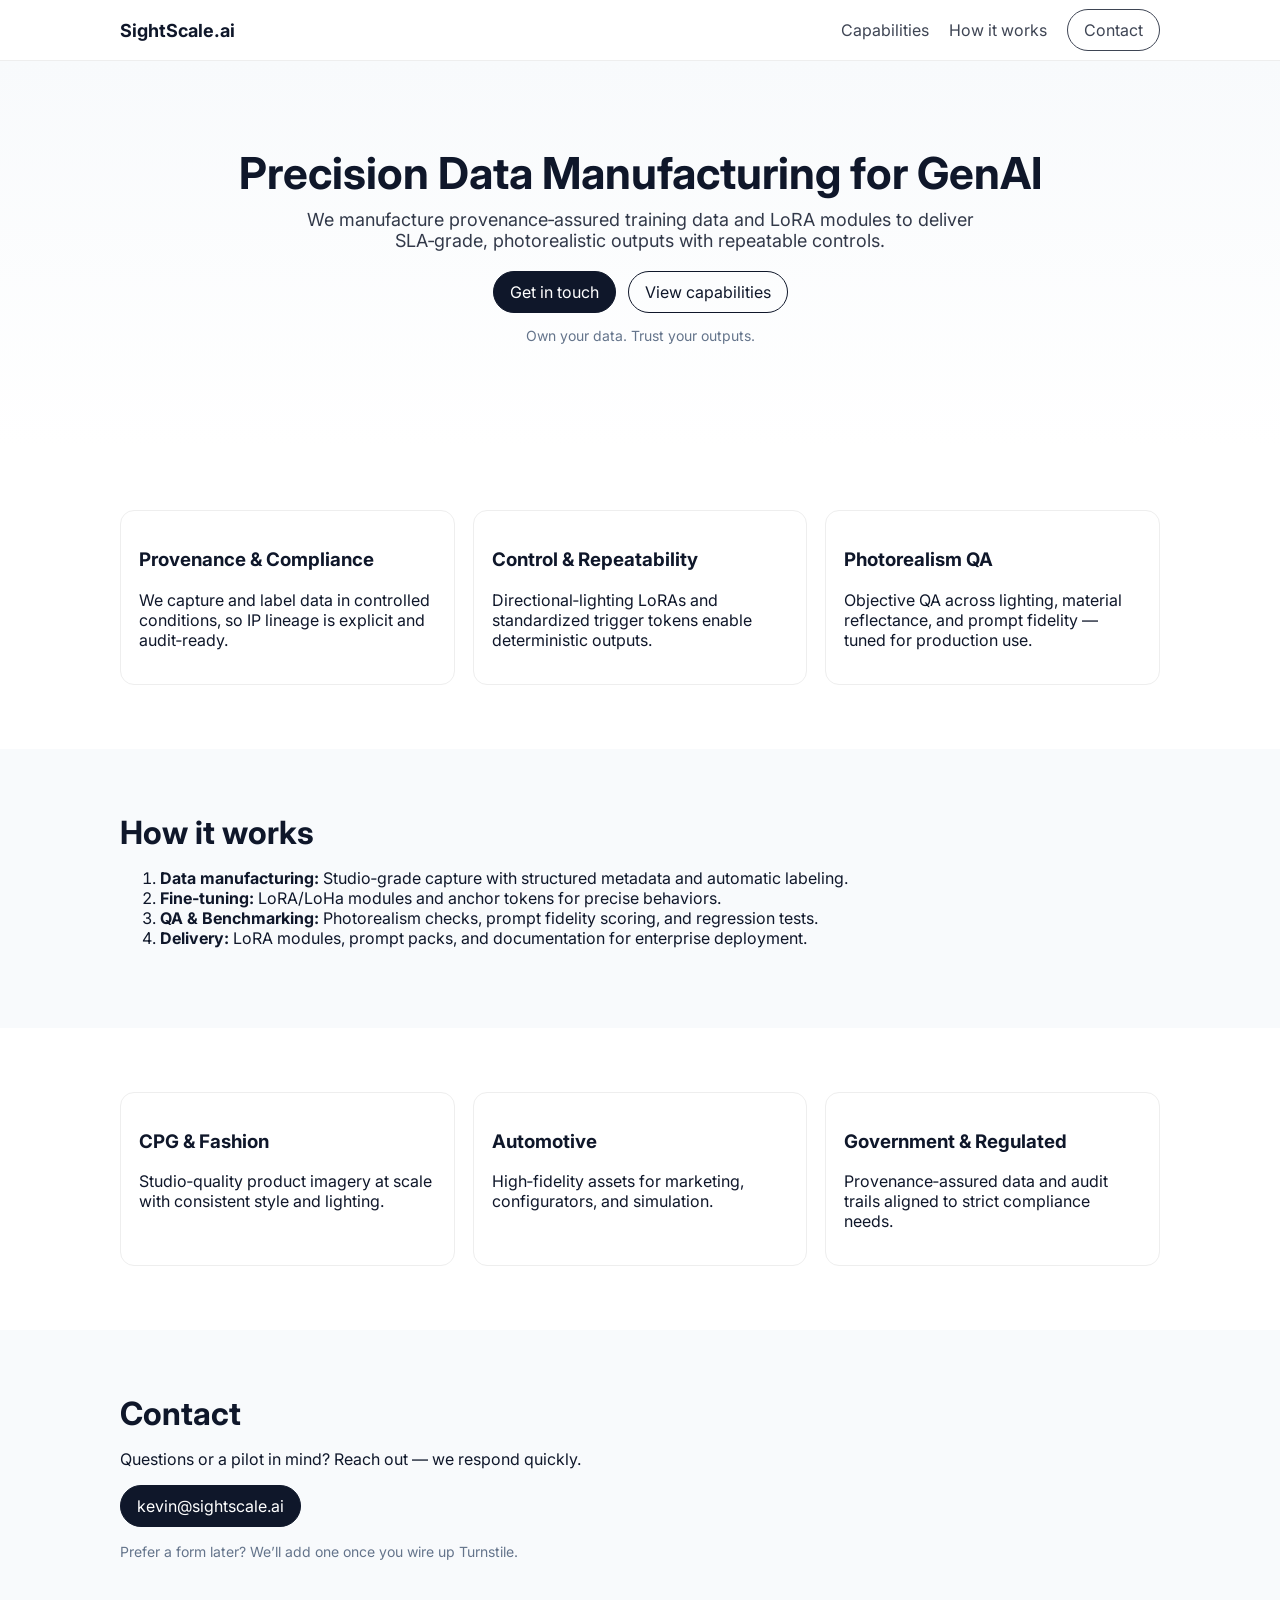
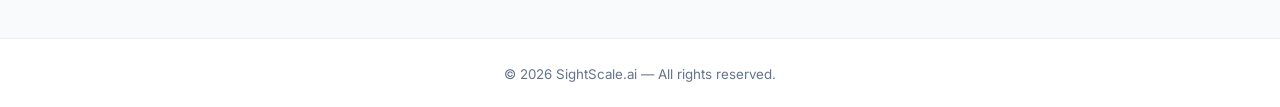
==== index.html @ a486145c "Rename index.v2.html to index.html" ====
<!doctype html>
<html lang="en">
  <head>
    <meta charset="utf-8" />
    <meta name="viewport" content="width=device-width, initial-scale=1" />

    <title>SightScale.ai — Precision Data Manufacturing for GenAI</title>
    <meta name="description" content="We manufacture provenance‑assured training data and LoRA modules to deliver SLA‑grade, photorealistic GenAI outputs with deterministic control for enterprises and government." />
    <link rel="canonical" href="https://www.sightscale.ai/" />
    <meta name="theme-color" content="#0f172a" />
    <meta name="robots" content="index,follow" />

    <!-- Social preview -->
    <meta property="og:site_name" content="SightScale.ai" />
    <meta property="og:title" content="SightScale.ai — Precision Data Manufacturing for GenAI" />
    <meta property="og:description" content="Provenance‑assured training data, LoRA tuning, and photorealism QA to make GenAI outputs trustworthy and repeatable." />
    <meta property="og:type" content="website" />
    <meta property="og:url" content="https://www.sightscale.ai/" />
    <meta property="og:image" content="https://www.sightscale.ai/og.jpg" />
    <meta property="og:image:width" content="1200" />
    <meta property="og:image:height" content="630" />
    <meta name="twitter:card" content="summary_large_image" />
    <meta name="twitter:title" content="SightScale.ai — Precision Data Manufacturing for GenAI" />
    <meta name="twitter:description" content="Provenance‑assured training data and LoRA modules for production‑grade GenAI." />
    <meta name="twitter:image" content="https://www.sightscale.ai/og.jpg" />
    <meta name="twitter:image:alt" content="SightScale.ai — Precision Data Manufacturing for GenAI" />

    <!-- Icons -->
    <link rel="icon" href="/favicon.ico" sizes="any">
    <link rel="apple-touch-icon" href="/apple-touch-icon.png" />

    <!-- Fonts + CSS -->
    <link rel="preconnect" href="https://fonts.googleapis.com" />
    <link rel="preconnect" href="https://fonts.gstatic.com" crossorigin />
    <link href="https://fonts.googleapis.com/css2?family=Inter:wght@400;600;700&display=swap" rel="stylesheet" />
    <link rel="stylesheet" href="styles.css" />
  </head>

  <body>
    <!-- Header / Nav -->
    <header class="site-header">
      <div class="container nav">
        <div class="logo"><a href="/">SightScale.ai</a></div>
        <nav>
          <a href="#capabilities">Capabilities</a>
          <a href="#how">How it works</a>
          <a href="#contact" class="btn">Contact</a>
        </nav>
      </div>
    </header>

    <main>
      <!-- Hero -->
      <section class="hero">
        <div class="container hero-inner">
          <h1>Precision Data Manufacturing for GenAI</h1>
          <p class="lead">
            We manufacture provenance‑assured training data and LoRA modules to deliver
            SLA‑grade, photorealistic outputs with repeatable controls.
          </p>
          <div class="cta">
            <a class="btn btn-primary" href="mailto:kevin@sightscale.ai">Get in touch</a>
            <a class="btn" href="#capabilities">View capabilities</a>
          </div>
          <p class="subtext">Own your data. Trust your outputs.</p>
        </div>
      </section>

      <!-- Capabilities -->
      <section id="capabilities" class="section">
        <div class="container grid-3">
          <div class="card">
            <h3>Provenance & Compliance</h3>
            <p>We capture and label data in controlled conditions, so IP lineage is explicit and audit‑ready.</p>
          </div>
          <div class="card">
            <h3>Control & Repeatability</h3>
            <p>Directional‑lighting LoRAs and standardized trigger tokens enable deterministic outputs.</p>
          </div>
          <div class="card">
            <h3>Photorealism QA</h3>
            <p>Objective QA across lighting, material reflectance, and prompt fidelity — tuned for production use.</p>
          </div>
        </div>
      </section>

      <!-- How it works -->
      <section id="how" class="section alt">
        <div class="container">
          <h2>How it works</h2>
          <ol>
            <li><strong>Data manufacturing:</strong> Studio‑grade capture with structured metadata and automatic labeling.</li>
            <li><strong>Fine‑tuning:</strong> LoRA/LoHa modules and anchor tokens for precise behaviors.</li>
            <li><strong>QA & Benchmarking:</strong> Photorealism checks, prompt fidelity scoring, and regression tests.</li>
            <li><strong>Delivery:</strong> LoRA modules, prompt packs, and documentation for enterprise deployment.</li>
          </ol>
        </div>
      </section>

      <!-- Sectors -->
      <section class="section">
        <div class="container grid-3">
          <div class="card">
            <h3>CPG & Fashion</h3>
            <p>Studio‑quality product imagery at scale with consistent style and lighting.</p>
          </div>
          <div class="card">
            <h3>Automotive</h3>
            <p>High‑fidelity assets for marketing, configurators, and simulation.</p>
          </div>
          <div class="card">
            <h3>Government & Regulated</h3>
            <p>Provenance‑assured data and audit trails aligned to strict compliance needs.</p>
          </div>
        </div>
      </section>

      <!-- Contact -->
      <section id="contact" class="section alt">
        <div class="container">
          <h2>Contact</h2>
          <p>Questions or a pilot in mind? Reach out — we respond quickly.</p>
          <p><a class="btn btn-primary" href="mailto:kevin@sightscale.ai">kevin@sightscale.ai</a></p>
          <p class="subtext">Prefer a form later? We’ll add one once you wire up Turnstile.</p>
        </div>
      </section>
    </main>

    <!-- Footer -->
    <footer class="site-footer">
      <div class="container">
        <small>© <span id="y"></span> SightScale.ai — All rights reserved.</small>
      </div>
    </footer>

    <script>
      document.getElementById('y').textContent = new Date().getFullYear();
    </script>
  </body>
</html>
---- styles.css ----
/* Minimal, clean styles */
:root{
  --bg:#0b0c10;
  --fg:#111317;
  --text:#10121a;
  --ink:#111;
  --muted:#5b616e;
  --brand:#111827;
  --accent:#111;
}
*{box-sizing:border-box}
html,body{margin:0;padding:0;font-family:Inter,system-ui,-apple-system,Segoe UI,Roboto,Ubuntu,Cantarell,'Helvetica Neue',Arial,'Noto Sans','Apple Color Emoji','Segoe UI Emoji','Segoe UI Symbol','Noto Color Emoji';color:#0f172a;background:#fff}
a{color:#0f172a;text-decoration:none}
.container{max-width:1080px;margin:0 auto;padding:0 20px}
.site-header{position:sticky;top:0;background:#fff;border-bottom:1px solid #eee}
.nav{display:flex;align-items:center;justify-content:space-between;height:60px}
.nav nav a{margin-left:16px;opacity:.8}
.nav nav a:hover{opacity:1}
.logo a{font-weight:700;font-size:18px}
.hero{padding:88px 0;background:linear-gradient(180deg, #f8fafc 0%, #ffffff 100%)}
.hero-inner{text-align:center}
.hero h1{font-size:44px;line-height:1.1;margin:0 0 12px}
.lead{font-size:18px;opacity:.85;margin:0 auto 20px;max-width:720px}
.cta{display:flex;gap:12px;justify-content:center;margin:20px 0 8px}
.btn{display:inline-block;padding:10px 16px;border:1px solid #0f172a;border-radius:999px}
.btn-primary{background:#0f172a;color:#fff}
.subtext{font-size:14px;color:#64748b}
.section{padding:64px 0}
.section.alt{background:#f8fafc}
.grid-3{display:grid;grid-template-columns:repeat(3,1fr);gap:18px}
.card{background:#fff;border:1px solid #eee;border-radius:14px;padding:18px}
h2{font-size:32px;margin:0 0 12px}
@media(max-width:800px){
  .grid-3{grid-template-columns:1fr}
  .hero h1{font-size:34px}
}
.site-footer{border-top:1px solid #eee;padding:24px 0;text-align:center;color:#64748b}
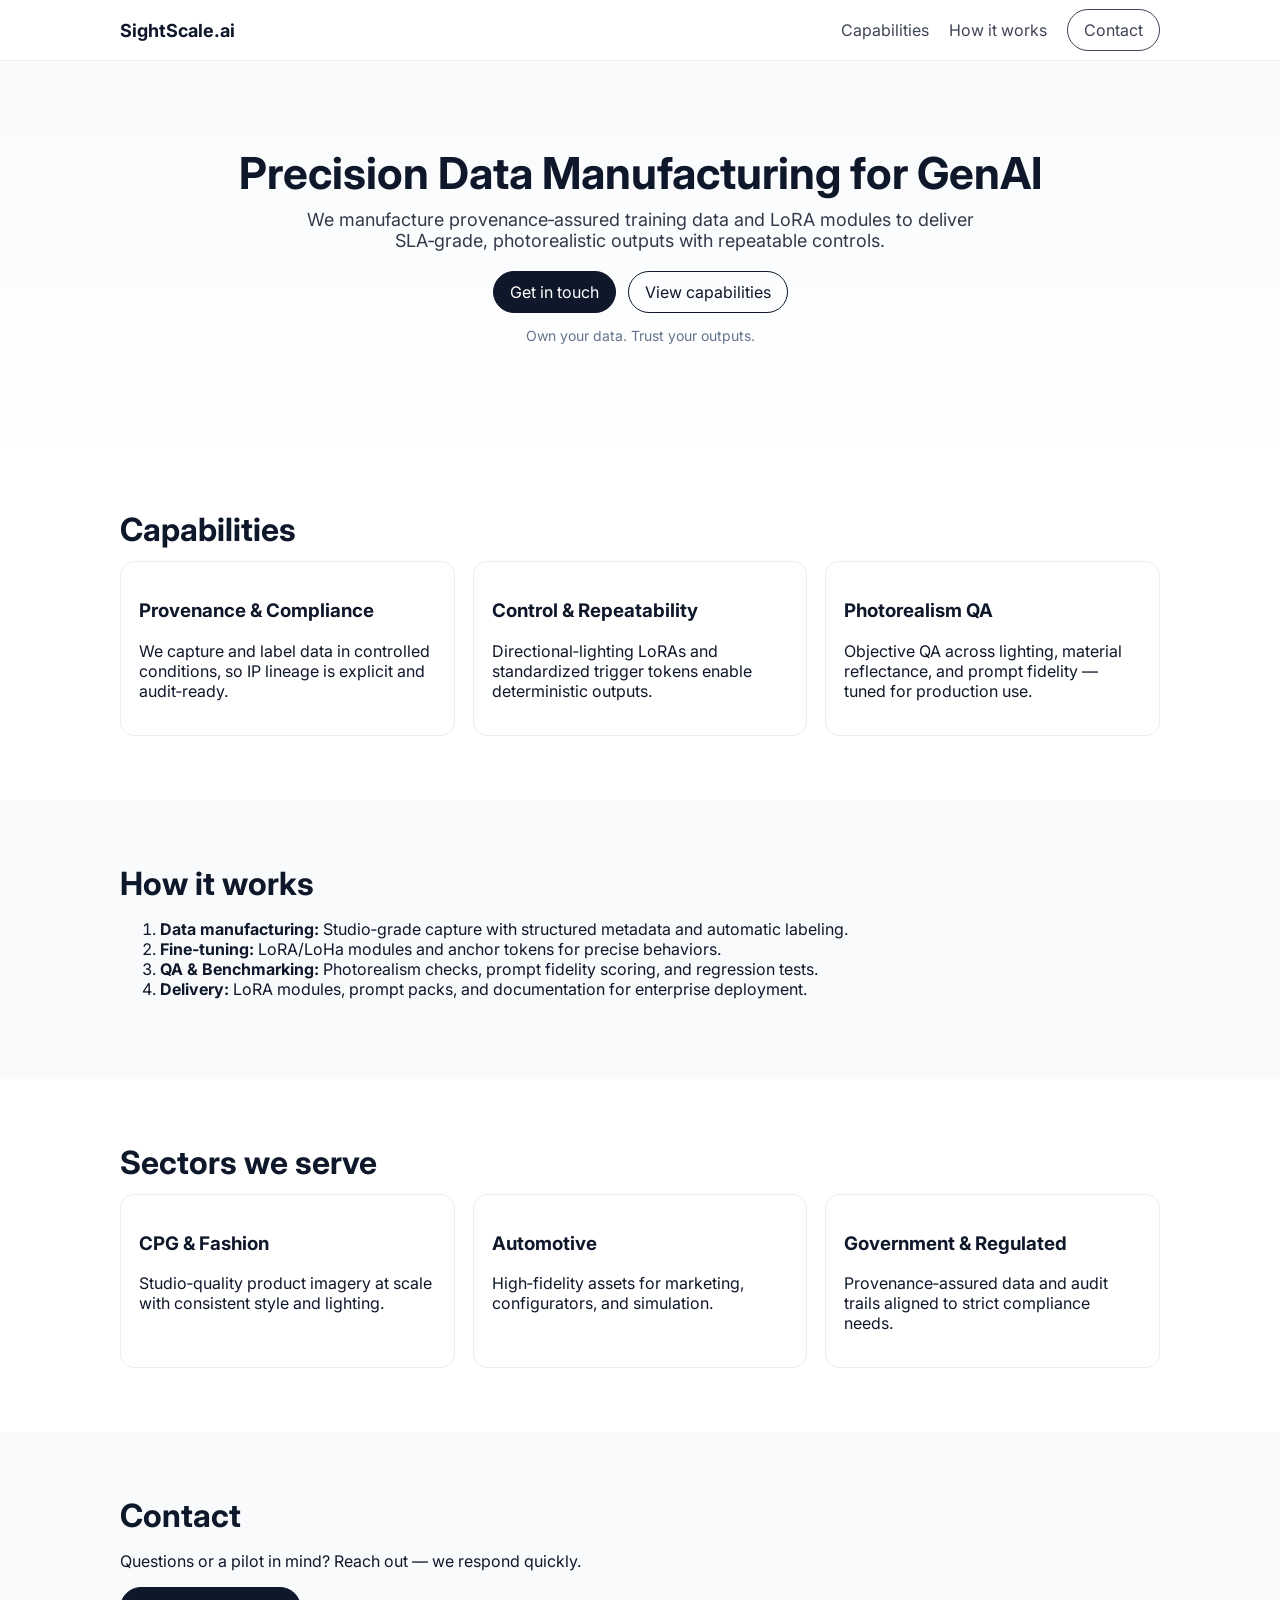
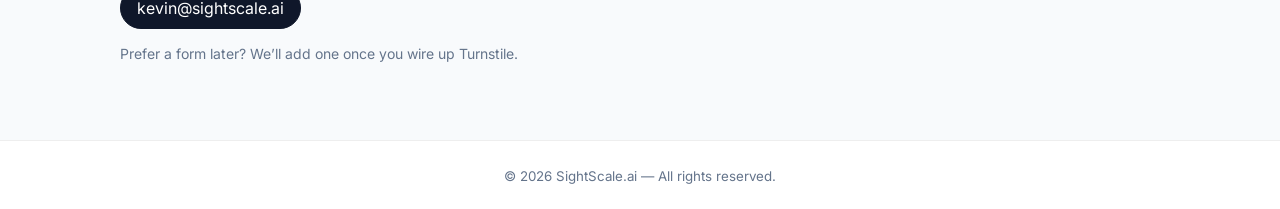
==== commit 4e8a6c12: "Rename index.new.html to index.html" ====
--- a/index.html
+++ b/index.html
@@ -34,6 +34,17 @@
     <link rel="preconnect" href="https://fonts.gstatic.com" crossorigin />
     <link href="https://fonts.googleapis.com/css2?family=Inter:wght@400;600;700&display=swap" rel="stylesheet" />
     <link rel="stylesheet" href="styles.css" />
+
+    <!-- Structured data -->
+    <script type="application/ld+json">
+    {
+      "@context": "https://schema.org",
+      "@type": "Organization",
+      "name": "SightScale.ai",
+      "url": "https://www.sightscale.ai/",
+      "logo": "https://www.sightscale.ai/og.jpg"
+    }
+    </script>
   </head>
 
   <body>
@@ -41,7 +52,7 @@
     <header class="site-header">
       <div class="container nav">
         <div class="logo"><a href="/">SightScale.ai</a></div>
-        <nav>
+        <nav aria-label="Primary">
           <a href="#capabilities">Capabilities</a>
           <a href="#how">How it works</a>
           <a href="#contact" class="btn">Contact</a>
@@ -49,11 +60,11 @@
       </div>
     </header>
 
-    <main>
+    <main id="main">
       <!-- Hero -->
-      <section class="hero">
+      <section class="hero" aria-labelledby="hero-title">
         <div class="container hero-inner">
-          <h1>Precision Data Manufacturing for GenAI</h1>
+          <h1 id="hero-title">Precision Data Manufacturing for GenAI</h1>
           <p class="lead">
             We manufacture provenance‑assured training data and LoRA modules to deliver
             SLA‑grade, photorealistic outputs with repeatable controls.
@@ -67,27 +78,30 @@
       </section>
 
       <!-- Capabilities -->
-      <section id="capabilities" class="section">
-        <div class="container grid-3">
-          <div class="card">
-            <h3>Provenance & Compliance</h3>
-            <p>We capture and label data in controlled conditions, so IP lineage is explicit and audit‑ready.</p>
-          </div>
-          <div class="card">
-            <h3>Control & Repeatability</h3>
-            <p>Directional‑lighting LoRAs and standardized trigger tokens enable deterministic outputs.</p>
-          </div>
-          <div class="card">
-            <h3>Photorealism QA</h3>
-            <p>Objective QA across lighting, material reflectance, and prompt fidelity — tuned for production use.</p>
+      <section id="capabilities" class="section" aria-labelledby="capabilities-title">
+        <div class="container">
+          <h2 id="capabilities-title">Capabilities</h2>
+          <div class="grid-3">
+            <div class="card">
+              <h3>Provenance & Compliance</h3>
+              <p>We capture and label data in controlled conditions, so IP lineage is explicit and audit‑ready.</p>
+            </div>
+            <div class="card">
+              <h3>Control & Repeatability</h3>
+              <p>Directional‑lighting LoRAs and standardized trigger tokens enable deterministic outputs.</p>
+            </div>
+            <div class="card">
+              <h3>Photorealism QA</h3>
+              <p>Objective QA across lighting, material reflectance, and prompt fidelity — tuned for production use.</p>
+            </div>
           </div>
         </div>
       </section>
 
       <!-- How it works -->
-      <section id="how" class="section alt">
+      <section id="how" class="section alt" aria-labelledby="how-title">
         <div class="container">
-          <h2>How it works</h2>
+          <h2 id="how-title">How it works</h2>
           <ol>
             <li><strong>Data manufacturing:</strong> Studio‑grade capture with structured metadata and automatic labeling.</li>
             <li><strong>Fine‑tuning:</strong> LoRA/LoHa modules and anchor tokens for precise behaviors.</li>
@@ -98,27 +112,30 @@
       </section>
 
       <!-- Sectors -->
-      <section class="section">
-        <div class="container grid-3">
-          <div class="card">
-            <h3>CPG & Fashion</h3>
-            <p>Studio‑quality product imagery at scale with consistent style and lighting.</p>
-          </div>
-          <div class="card">
-            <h3>Automotive</h3>
-            <p>High‑fidelity assets for marketing, configurators, and simulation.</p>
-          </div>
-          <div class="card">
-            <h3>Government & Regulated</h3>
-            <p>Provenance‑assured data and audit trails aligned to strict compliance needs.</p>
+      <section class="section" aria-labelledby="sectors-title">
+        <div class="container">
+          <h2 id="sectors-title">Sectors we serve</h2>
+          <div class="grid-3">
+            <div class="card">
+              <h3>CPG & Fashion</h3>
+              <p>Studio‑quality product imagery at scale with consistent style and lighting.</p>
+            </div>
+            <div class="card">
+              <h3>Automotive</h3>
+              <p>High‑fidelity assets for marketing, configurators, and simulation.</p>
+            </div>
+            <div class="card">
+              <h3>Government & Regulated</h3>
+              <p>Provenance‑assured data and audit trails aligned to strict compliance needs.</p>
+            </div>
           </div>
         </div>
       </section>
 
       <!-- Contact -->
-      <section id="contact" class="section alt">
+      <section id="contact" class="section alt" aria-labelledby="contact-title">
         <div class="container">
-          <h2>Contact</h2>
+          <h2 id="contact-title">Contact</h2>
           <p>Questions or a pilot in mind? Reach out — we respond quickly.</p>
           <p><a class="btn btn-primary" href="mailto:kevin@sightscale.ai">kevin@sightscale.ai</a></p>
           <p class="subtext">Prefer a form later? We’ll add one once you wire up Turnstile.</p>
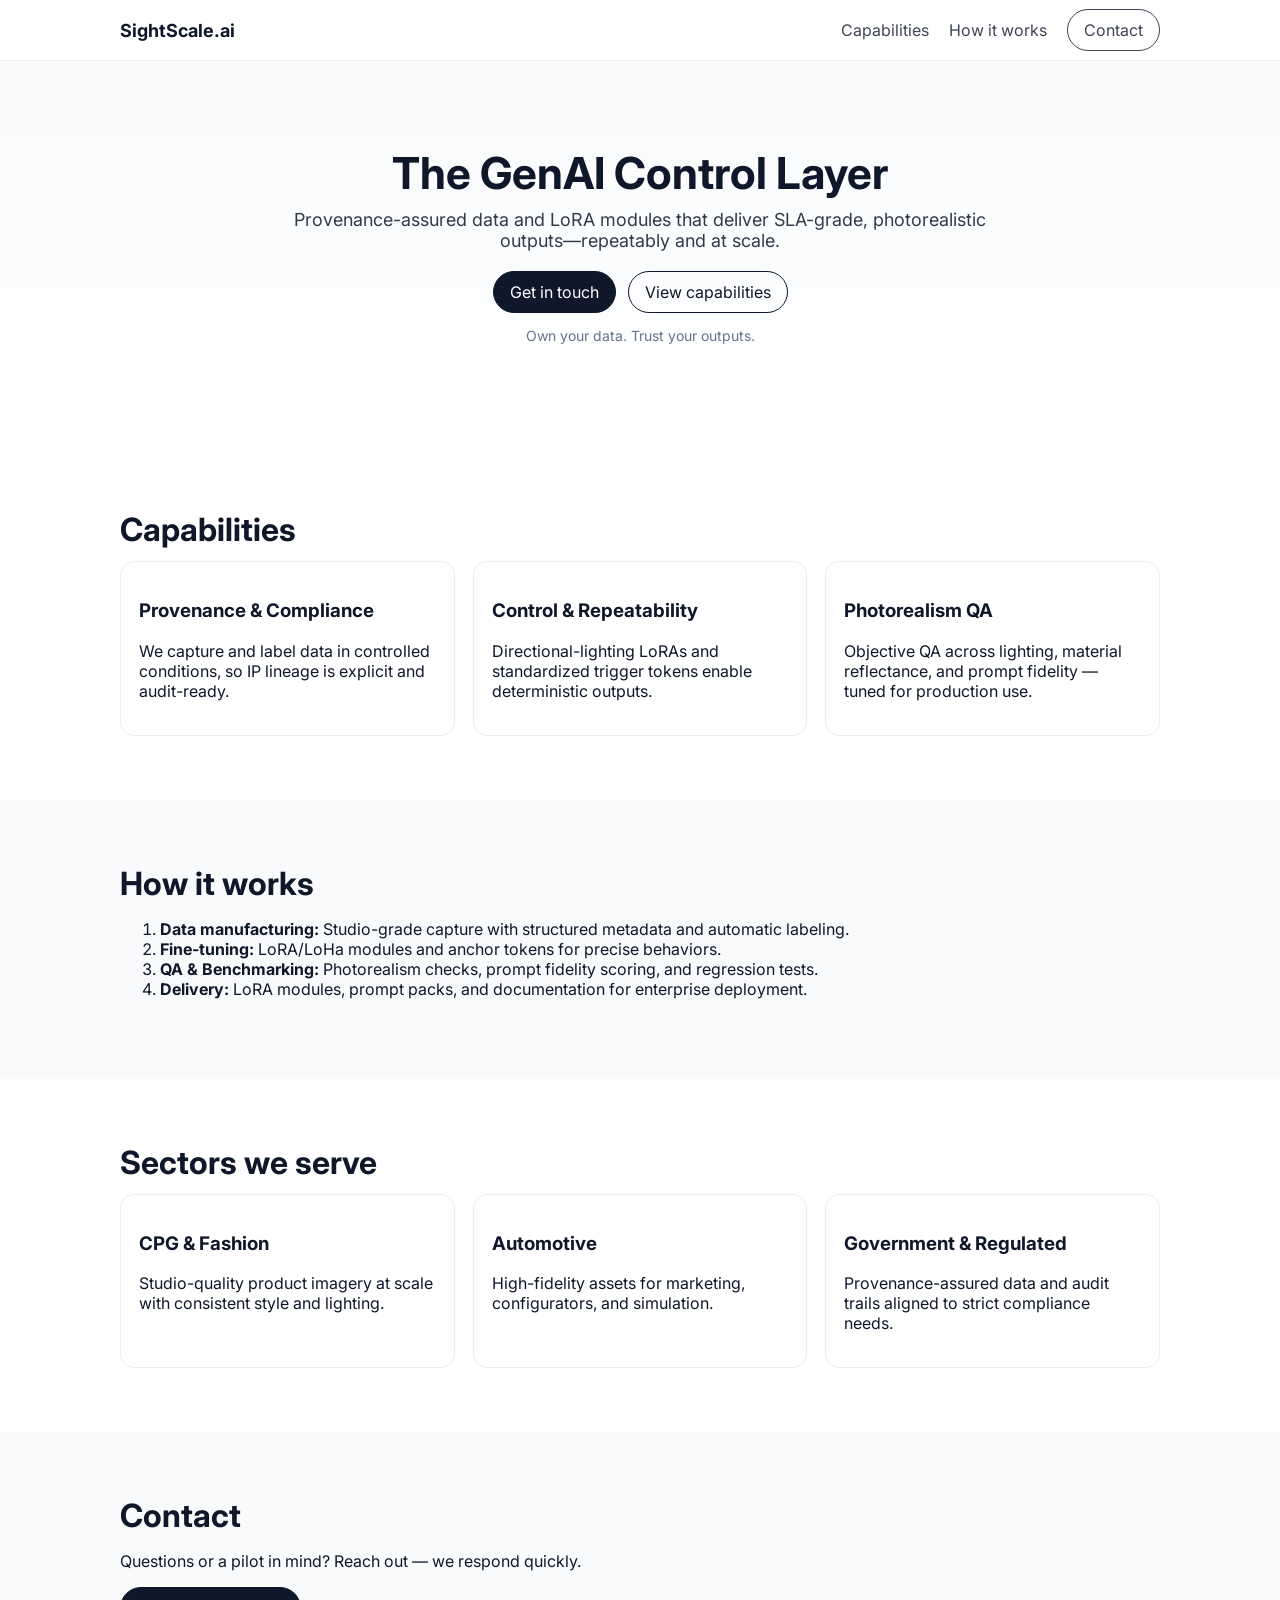
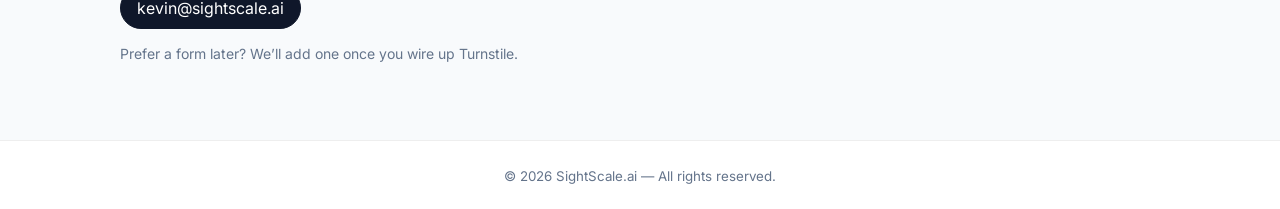
==== commit 45a38baa: "Update index.html" ====
--- a/index.html
+++ b/index.html
@@ -4,26 +4,26 @@
     <meta charset="utf-8" />
     <meta name="viewport" content="width=device-width, initial-scale=1" />
 
-    <title>SightScale.ai — Precision Data Manufacturing for GenAI</title>
-    <meta name="description" content="We manufacture provenance‑assured training data and LoRA modules to deliver SLA‑grade, photorealistic GenAI outputs with deterministic control for enterprises and government." />
+    <title>SightScale.ai — The GenAI Control Layer</title>
+    <meta name="description" content="Provenance-assured data and LoRA modules that deliver SLA-grade, photorealistic outputs—repeatably and at scale." />
     <link rel="canonical" href="https://www.sightscale.ai/" />
     <meta name="theme-color" content="#0f172a" />
     <meta name="robots" content="index,follow" />
 
     <!-- Social preview -->
     <meta property="og:site_name" content="SightScale.ai" />
-    <meta property="og:title" content="SightScale.ai — Precision Data Manufacturing for GenAI" />
-    <meta property="og:description" content="Provenance‑assured training data, LoRA tuning, and photorealism QA to make GenAI outputs trustworthy and repeatable." />
+    <meta property="og:title" content="SightScale.ai — The GenAI Control Layer" />
+    <meta property="og:description" content="Provenance-assured data and LoRA modules that deliver SLA-grade, photorealistic outputs—repeatably and at scale." />
     <meta property="og:type" content="website" />
     <meta property="og:url" content="https://www.sightscale.ai/" />
     <meta property="og:image" content="https://www.sightscale.ai/og.jpg" />
     <meta property="og:image:width" content="1200" />
     <meta property="og:image:height" content="630" />
     <meta name="twitter:card" content="summary_large_image" />
-    <meta name="twitter:title" content="SightScale.ai — Precision Data Manufacturing for GenAI" />
-    <meta name="twitter:description" content="Provenance‑assured training data and LoRA modules for production‑grade GenAI." />
+    <meta name="twitter:title" content="SightScale.ai — The GenAI Control Layer" />
+    <meta name="twitter:description" content="Provenance-assured data and LoRA modules that deliver SLA-grade, photorealistic outputs—repeatably and at scale." />
     <meta name="twitter:image" content="https://www.sightscale.ai/og.jpg" />
-    <meta name="twitter:image:alt" content="SightScale.ai — Precision Data Manufacturing for GenAI" />
+    <meta name="twitter:image:alt" content="SightScale.ai — The GenAI Control Layer" />
 
     <!-- Icons -->
     <link rel="icon" href="/favicon.ico" sizes="any">
@@ -64,10 +64,9 @@
       <!-- Hero -->
       <section class="hero" aria-labelledby="hero-title">
         <div class="container hero-inner">
-          <h1 id="hero-title">Precision Data Manufacturing for GenAI</h1>
+          <h1 id="hero-title">The GenAI Control Layer</h1>
           <p class="lead">
-            We manufacture provenance‑assured training data and LoRA modules to deliver
-            SLA‑grade, photorealistic outputs with repeatable controls.
+            Provenance-assured data and LoRA modules that deliver SLA-grade, photorealistic outputs—repeatably and at scale.
           </p>
           <div class="cta">
             <a class="btn btn-primary" href="mailto:kevin@sightscale.ai">Get in touch</a>
@@ -84,11 +83,11 @@
           <div class="grid-3">
             <div class="card">
               <h3>Provenance & Compliance</h3>
-              <p>We capture and label data in controlled conditions, so IP lineage is explicit and audit‑ready.</p>
+              <p>We capture and label data in controlled conditions, so IP lineage is explicit and audit-ready.</p>
             </div>
             <div class="card">
               <h3>Control & Repeatability</h3>
-              <p>Directional‑lighting LoRAs and standardized trigger tokens enable deterministic outputs.</p>
+              <p>Directional-lighting LoRAs and standardized trigger tokens enable deterministic outputs.</p>
             </div>
             <div class="card">
               <h3>Photorealism QA</h3>
@@ -103,8 +102,8 @@
         <div class="container">
           <h2 id="how-title">How it works</h2>
           <ol>
-            <li><strong>Data manufacturing:</strong> Studio‑grade capture with structured metadata and automatic labeling.</li>
-            <li><strong>Fine‑tuning:</strong> LoRA/LoHa modules and anchor tokens for precise behaviors.</li>
+            <li><strong>Data manufacturing:</strong> Studio-grade capture with structured metadata and automatic labeling.</li>
+            <li><strong>Fine-tuning:</strong> LoRA/LoHa modules and anchor tokens for precise behaviors.</li>
             <li><strong>QA & Benchmarking:</strong> Photorealism checks, prompt fidelity scoring, and regression tests.</li>
             <li><strong>Delivery:</strong> LoRA modules, prompt packs, and documentation for enterprise deployment.</li>
           </ol>
@@ -118,15 +117,15 @@
           <div class="grid-3">
             <div class="card">
               <h3>CPG & Fashion</h3>
-              <p>Studio‑quality product imagery at scale with consistent style and lighting.</p>
+              <p>Studio-quality product imagery at scale with consistent style and lighting.</p>
             </div>
             <div class="card">
               <h3>Automotive</h3>
-              <p>High‑fidelity assets for marketing, configurators, and simulation.</p>
+              <p>High-fidelity assets for marketing, configurators, and simulation.</p>
             </div>
             <div class="card">
               <h3>Government & Regulated</h3>
-              <p>Provenance‑assured data and audit trails aligned to strict compliance needs.</p>
+              <p>Provenance-assured data and audit trails aligned to strict compliance needs.</p>
             </div>
           </div>
         </div>
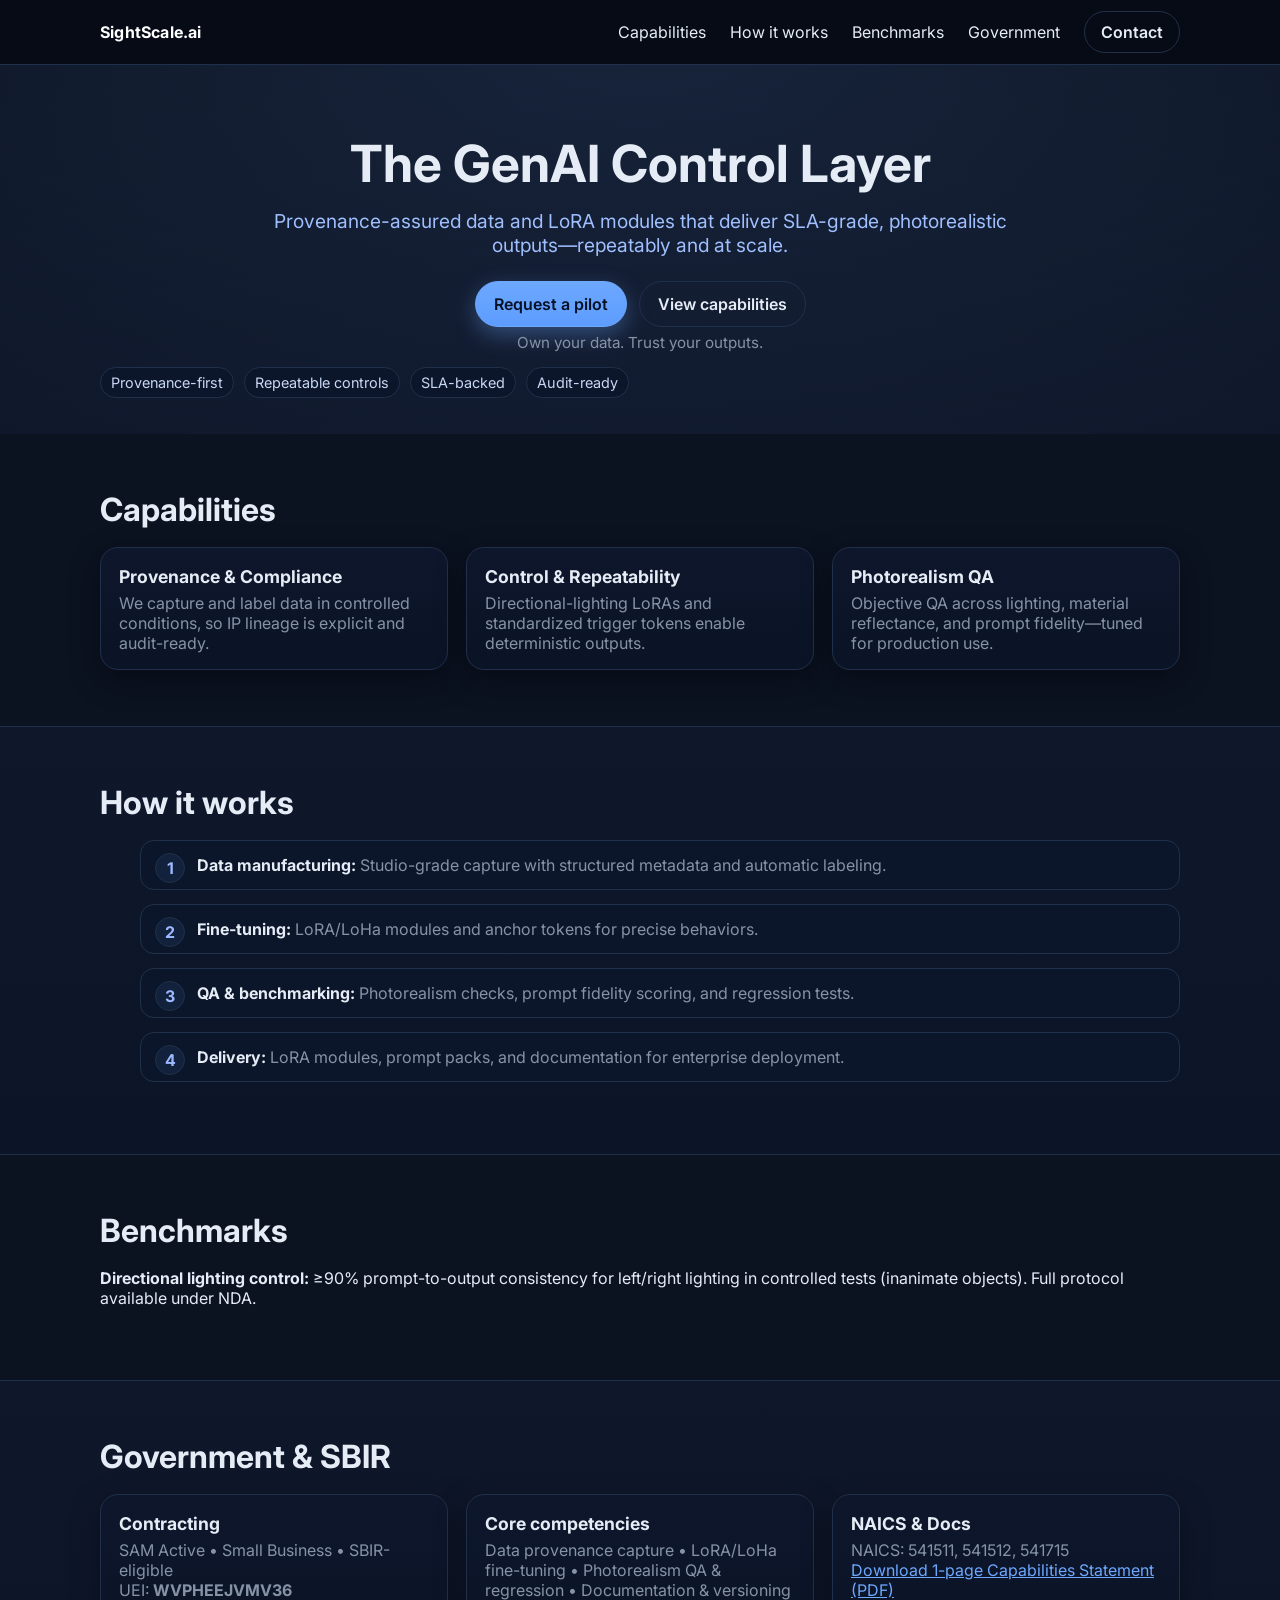
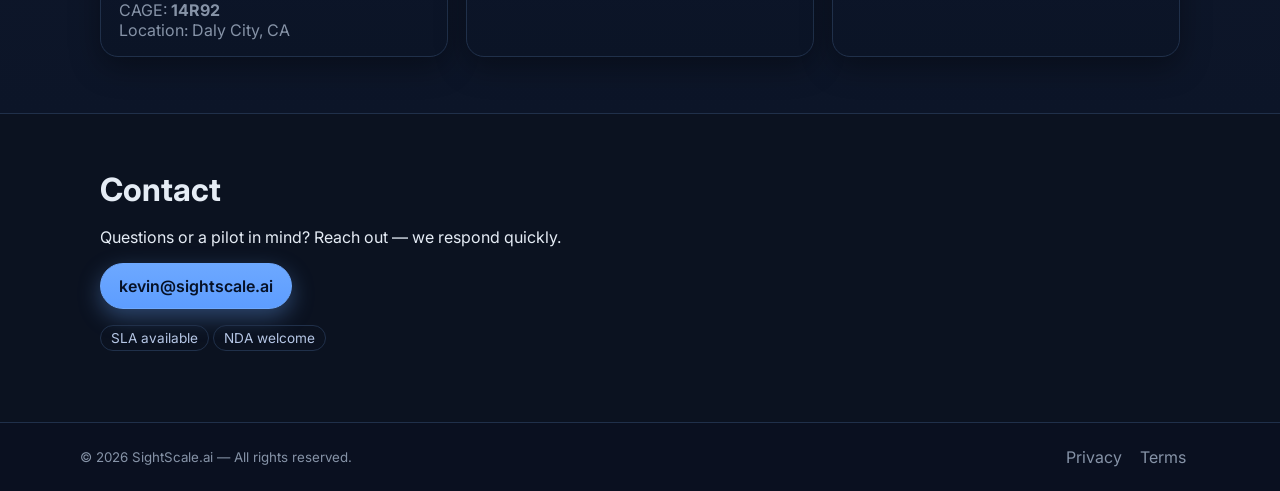
==== commit ecb46d8e: "Add files via upload" ====
--- a/index.html
+++ b/index.html
@@ -1,156 +1,236 @@
 <!doctype html>
 <html lang="en">
-  <head>
-    <meta charset="utf-8" />
-    <meta name="viewport" content="width=device-width, initial-scale=1" />
-
-    <title>SightScale.ai — The GenAI Control Layer</title>
-    <meta name="description" content="Provenance-assured data and LoRA modules that deliver SLA-grade, photorealistic outputs—repeatably and at scale." />
-    <link rel="canonical" href="https://www.sightscale.ai/" />
-    <meta name="theme-color" content="#0f172a" />
-    <meta name="robots" content="index,follow" />
-
-    <!-- Social preview -->
-    <meta property="og:site_name" content="SightScale.ai" />
-    <meta property="og:title" content="SightScale.ai — The GenAI Control Layer" />
-    <meta property="og:description" content="Provenance-assured data and LoRA modules that deliver SLA-grade, photorealistic outputs—repeatably and at scale." />
-    <meta property="og:type" content="website" />
-    <meta property="og:url" content="https://www.sightscale.ai/" />
-    <meta property="og:image" content="https://www.sightscale.ai/og.jpg" />
-    <meta property="og:image:width" content="1200" />
-    <meta property="og:image:height" content="630" />
-    <meta name="twitter:card" content="summary_large_image" />
-    <meta name="twitter:title" content="SightScale.ai — The GenAI Control Layer" />
-    <meta name="twitter:description" content="Provenance-assured data and LoRA modules that deliver SLA-grade, photorealistic outputs—repeatably and at scale." />
-    <meta name="twitter:image" content="https://www.sightscale.ai/og.jpg" />
-    <meta name="twitter:image:alt" content="SightScale.ai — The GenAI Control Layer" />
-
-    <!-- Icons -->
-    <link rel="icon" href="/favicon.ico" sizes="any">
-    <link rel="apple-touch-icon" href="/apple-touch-icon.png" />
-
-    <!-- Fonts + CSS -->
-    <link rel="preconnect" href="https://fonts.googleapis.com" />
-    <link rel="preconnect" href="https://fonts.gstatic.com" crossorigin />
-    <link href="https://fonts.googleapis.com/css2?family=Inter:wght@400;600;700&display=swap" rel="stylesheet" />
-    <link rel="stylesheet" href="styles.css" />
-
-    <!-- Structured data -->
-    <script type="application/ld+json">
-    {
-      "@context": "https://schema.org",
-      "@type": "Organization",
-      "name": "SightScale.ai",
-      "url": "https://www.sightscale.ai/",
-      "logo": "https://www.sightscale.ai/og.jpg"
+<head>
+  <meta charset="utf-8" />
+  <meta name="viewport" content="width=device-width, initial-scale=1" />
+
+  <title>SightScale.ai — The GenAI Control Layer</title>
+  <meta name="description" content="Provenance-assured data and LoRA modules that deliver SLA-grade, photorealistic outputs—repeatably and at scale." />
+  <link rel="canonical" href="https://www.sightscale.ai/">
+
+  <!-- Social preview -->
+  <meta property="og:site_name" content="SightScale.ai" />
+  <meta property="og:title" content="SightScale.ai — The GenAI Control Layer" />
+  <meta property="og:description" content="Provenance-assured data and LoRA modules that deliver SLA-grade, photorealistic outputs—repeatably and at scale." />
+  <meta property="og:type" content="website" />
+  <meta property="og:url" content="https://www.sightscale.ai/" />
+  <meta property="og:image" content="https://www.sightscale.ai/og.jpg" />
+  <meta property="og:image:width" content="1200" />
+  <meta property="og:image:height" content="630" />
+  <meta name="twitter:card" content="summary_large_image" />
+  <meta name="twitter:title" content="SightScale.ai — The GenAI Control Layer" />
+  <meta name="twitter:description" content="Provenance-assured data and LoRA modules that deliver SLA-grade, photorealistic outputs—repeatably and at scale." />
+  <meta name="twitter:image" content="https://www.sightscale.ai/og.jpg" />
+  <meta name="theme-color" content="#0b1220" />
+
+  <link rel="icon" href="favicon.ico" sizes="any">
+  <link rel="apple-touch-icon" href="apple-touch-icon.png" />
+
+  <!-- Optional: Inter font -->
+  <link rel="preconnect" href="https://fonts.googleapis.com">
+  <link rel="preconnect" href="https://fonts.gstatic.com" crossorigin>
+  <link href="https://fonts.googleapis.com/css2?family=Inter:wght@400;600;700&display=swap" rel="stylesheet">
+
+  <!-- Styles: self-contained -->
+  <style>
+    :root {
+      --bg: #0b1220;
+      --bg-alt: #0f172a;
+      --card: #111827;
+      --muted: #8693a7;
+      --text: #e5ecf5;
+      --brand: #6da8ff;
+      --brand-2: #a0bfff;
+      --border: #20304a;
+      --ring: rgba(109,168,255,.35);
+      --maxw: 1120px;
+      --radius: 18px;
+      --shadow: 0 10px 30px rgba(0,0,0,.35);
     }
-    </script>
-  </head>
-
-  <body>
-    <!-- Header / Nav -->
-    <header class="site-header">
-      <div class="container nav">
-        <div class="logo"><a href="/">SightScale.ai</a></div>
-        <nav aria-label="Primary">
-          <a href="#capabilities">Capabilities</a>
-          <a href="#how">How it works</a>
-          <a href="#contact" class="btn">Contact</a>
-        </nav>
-      </div>
-    </header>
-
-    <main id="main">
-      <!-- Hero -->
-      <section class="hero" aria-labelledby="hero-title">
-        <div class="container hero-inner">
-          <h1 id="hero-title">The GenAI Control Layer</h1>
-          <p class="lead">
-            Provenance-assured data and LoRA modules that deliver SLA-grade, photorealistic outputs—repeatably and at scale.
-          </p>
-          <div class="cta">
-            <a class="btn btn-primary" href="mailto:kevin@sightscale.ai">Get in touch</a>
-            <a class="btn" href="#capabilities">View capabilities</a>
-          </div>
-          <p class="subtext">Own your data. Trust your outputs.</p>
-        </div>
-      </section>
-
-      <!-- Capabilities -->
-      <section id="capabilities" class="section" aria-labelledby="capabilities-title">
-        <div class="container">
-          <h2 id="capabilities-title">Capabilities</h2>
-          <div class="grid-3">
-            <div class="card">
-              <h3>Provenance & Compliance</h3>
-              <p>We capture and label data in controlled conditions, so IP lineage is explicit and audit-ready.</p>
-            </div>
-            <div class="card">
-              <h3>Control & Repeatability</h3>
-              <p>Directional-lighting LoRAs and standardized trigger tokens enable deterministic outputs.</p>
-            </div>
-            <div class="card">
-              <h3>Photorealism QA</h3>
-              <p>Objective QA across lighting, material reflectance, and prompt fidelity — tuned for production use.</p>
-            </div>
-          </div>
-        </div>
-      </section>
-
-      <!-- How it works -->
-      <section id="how" class="section alt" aria-labelledby="how-title">
-        <div class="container">
-          <h2 id="how-title">How it works</h2>
-          <ol>
-            <li><strong>Data manufacturing:</strong> Studio-grade capture with structured metadata and automatic labeling.</li>
-            <li><strong>Fine-tuning:</strong> LoRA/LoHa modules and anchor tokens for precise behaviors.</li>
-            <li><strong>QA & Benchmarking:</strong> Photorealism checks, prompt fidelity scoring, and regression tests.</li>
-            <li><strong>Delivery:</strong> LoRA modules, prompt packs, and documentation for enterprise deployment.</li>
-          </ol>
-        </div>
-      </section>
-
-      <!-- Sectors -->
-      <section class="section" aria-labelledby="sectors-title">
-        <div class="container">
-          <h2 id="sectors-title">Sectors we serve</h2>
-          <div class="grid-3">
-            <div class="card">
-              <h3>CPG & Fashion</h3>
-              <p>Studio-quality product imagery at scale with consistent style and lighting.</p>
-            </div>
-            <div class="card">
-              <h3>Automotive</h3>
-              <p>High-fidelity assets for marketing, configurators, and simulation.</p>
-            </div>
-            <div class="card">
-              <h3>Government & Regulated</h3>
-              <p>Provenance-assured data and audit trails aligned to strict compliance needs.</p>
-            </div>
-          </div>
-        </div>
-      </section>
-
-      <!-- Contact -->
-      <section id="contact" class="section alt" aria-labelledby="contact-title">
-        <div class="container">
-          <h2 id="contact-title">Contact</h2>
-          <p>Questions or a pilot in mind? Reach out — we respond quickly.</p>
-          <p><a class="btn btn-primary" href="mailto:kevin@sightscale.ai">kevin@sightscale.ai</a></p>
-          <p class="subtext">Prefer a form later? We’ll add one once you wire up Turnstile.</p>
-        </div>
-      </section>
-    </main>
-
-    <!-- Footer -->
-    <footer class="site-footer">
-      <div class="container">
-        <small>© <span id="y"></span> SightScale.ai — All rights reserved.</small>
-      </div>
-    </footer>
-
-    <script>
-      document.getElementById('y').textContent = new Date().getFullYear();
-    </script>
-  </body>
+    * { box-sizing: border-box }
+    html,body { margin:0; padding:0; background:var(--bg); color:var(--text); font-family: Inter, ui-sans-serif, system-ui, -apple-system, Segoe UI, Roboto, Helvetica, Arial, Apple Color Emoji, Segoe UI Emoji; }
+    a { color: var(--brand) }
+    img { max-width:100%; height:auto }
+    .container { max-width: var(--maxw); margin: 0 auto; padding: 0 20px; }
+    .site-header { position: sticky; top:0; z-index:40; backdrop-filter: blur(8px); background: color-mix(in oklab, var(--bg) 82%, #000); border-bottom: 1px solid var(--border); }
+    .nav { display:flex; align-items:center; justify-content:space-between; height:64px; }
+    .logo a { color:#fff; font-weight:700; text-decoration:none; letter-spacing:.2px }
+    nav a { color: var(--text); text-decoration:none; margin-left:20px }
+    nav a.btn { padding:10px 16px; border:1px solid var(--border); border-radius:999px }
+    .hero { background: radial-gradient(1200px 500px at 50% -10%, rgba(109,168,255,.12), transparent), linear-gradient(to bottom, var(--bg), var(--bg-alt)); padding: 72px 0 36px; }
+    .hero-inner { text-align:center; }
+    h1 { font-size: clamp(2rem, 5vw, 3.2rem); line-height:1.05; margin: 0 0 18px }
+    .lead { color: var(--brand-2); font-size: clamp(1.05rem, 2.2vw, 1.2rem); max-width: 800px; margin: 0 auto 24px }
+    .cta { display:flex; gap:12px; justify-content:center; flex-wrap:wrap; margin-top: 8px; }
+    .btn { display:inline-flex; align-items:center; justify-content:center; gap:8px; padding:12px 18px; font-weight:600; text-decoration:none; border-radius:999px; border:1px solid var(--border); color:var(--text); background:transparent; }
+    .btn-primary { background: linear-gradient(180deg, var(--brand), #5d9dff); color:#061126; border: 1px solid #6ea9ff; box-shadow: 0 8px 22px var(--ring); }
+    .btn:hover { transform: translateY(-1px); transition: .15s ease; }
+    .subtext { color: var(--muted); font-size:.95rem; margin-top:6px }
+    .section { padding: 56px 0 }
+    .alt { background: linear-gradient(to bottom, var(--bg-alt), #0c1528); border-top:1px solid var(--border); border-bottom:1px solid var(--border); }
+    .section h2 { font-size: clamp(1.5rem, 2.5vw, 2rem); margin:0 0 18px }
+    .grid-3 { display:grid; grid-template-columns: repeat(3, 1fr); gap:18px }
+    @media (max-width: 900px){ .grid-3 { grid-template-columns: 1fr; } }
+    .card { background: linear-gradient(180deg, #0d162b, #0b1426); border:1px solid var(--border); border-radius: var(--radius); padding:18px 18px 16px; box-shadow: var(--shadow); }
+    .card h3 { margin:0 0 6px; font-size:1.1rem }
+    .card p { margin:0; color: var(--muted) }
+    .logos { display:grid; grid-template-columns: repeat(6,1fr); gap:16px; opacity:.85 }
+    @media (max-width: 900px){ .logos { grid-template-columns: repeat(3,1fr); } }
+    .logo-tile { height:46px; border:1px dashed var(--border); border-radius:12px; display:flex; align-items:center; justify-content:center; color:#9fb2d3; font-size:.9rem; }
+    ol.steps { counter-reset: s; display:grid; gap:14px; }
+    ol.steps li { list-style:none; background:#0c162a; border:1px solid var(--border); border-radius:14px; padding:14px 14px 14px 56px; position:relative; color:var(--muted);}
+    ol.steps li strong { color: var(--text) }
+    ol.steps li::before{ counter-increment:s; content: counter(s); position:absolute; left:14px; top:12px; width:28px; height:28px; border-radius:50%; display:grid; place-items:center; background:#12213c; border:1px solid var(--border); color:#9db9ff; font-weight:700 }
+    .pill { display:inline-block; padding:4px 10px; border:1px solid var(--border); border-radius:999px; font-size:.85rem; color:#b6c7e6; }
+    .stat-row{ display:flex; gap:10px; flex-wrap:wrap; margin-top:12px }
+    .stat{ background:#0c162a; border:1px solid var(--border); border-radius:999px; padding:6px 10px; font-size:.9rem; color:#c8d7f3 }
+    .site-footer { border-top:1px solid var(--border); background:#0a1020; }
+    .foot-inner { padding:24px 0; display:flex; flex-wrap:wrap; align-items:center; justify-content:space-between; gap:12px; color:#8693a7 }
+    .links a { margin-right:14px; color:#8693a7; text-decoration:none }
+    .skip { position:absolute; left:-9999px; top:auto; width:1px; height:1px; overflow:hidden }
+    .skip:focus { position:static; width:auto; height:auto; padding:8px 10px; background:#fff; color:#000; border-radius:6px }
+  </style>
+
+  <!-- Structured data -->
+  <script type="application/ld+json">
+  {
+    "@context": "https://schema.org",
+    "@type": "Organization",
+    "name": "SightScale.ai",
+    "url": "https://www.sightscale.ai/",
+    "logo": "https://www.sightscale.ai/og.jpg",
+    "sameAs": []
+  }
+  </script>
+</head>
+<body>
+  <a class="skip" href="#main">Skip to content</a>
+
+  <!-- Header -->
+  <header class="site-header" role="banner">
+    <div class="container nav">
+      <div class="logo"><a href="/" aria-label="SightScale.ai home">SightScale.ai</a></div>
+      <nav aria-label="Primary">
+        <a href="#capabilities">Capabilities</a>
+        <a href="#how">How it works</a>
+        <a href="#benchmarks">Benchmarks</a>
+        <a href="#gov">Government</a>
+        <a class="btn" href="#contact">Contact</a>
+      </nav>
+    </div>
+  </header>
+
+  <main id="main">
+    <!-- Hero -->
+    <section class="hero" aria-labelledby="hero-title">
+      <div class="container hero-inner">
+        <h1 id="hero-title">The GenAI Control Layer</h1>
+        <p class="lead">Provenance-assured data and LoRA modules that deliver SLA-grade, photorealistic outputs—repeatably and at scale.</p>
+        <div class="cta">
+          <a class="btn btn-primary" href="mailto:kevin@sightscale.ai?subject=SightScale%20pilot%20request&body=Hi%20SightScale%2C%0A%0AAgency%2FCompany%3A%0AUse%20case%3A%0ATimeline%3A%0AUEI%2FCAGE%20needed%3A%20Yes%2FNo%0A%0AThanks%2C">Request a pilot</a>
+          <a class="btn" href="#capabilities">View capabilities</a>
+        </div>
+        <p class="subtext">Own your data. Trust your outputs.</p>
+        <div class="stat-row" aria-label="trust highlights">
+          <span class="stat">Provenance-first</span>
+          <span class="stat">Repeatable controls</span>
+          <span class="stat">SLA-backed</span>
+          <span class="stat">Audit-ready</span>
+        </div>
+      </div>
+    </section>
+
+    <!-- Capabilities -->
+    <section id="capabilities" class="section" aria-labelledby="capabilities-title">
+      <div class="container">
+        <h2 id="capabilities-title">Capabilities</h2>
+        <div class="grid-3">
+          <div class="card">
+            <h3>Provenance & Compliance</h3>
+            <p>We capture and label data in controlled conditions, so IP lineage is explicit and audit-ready.</p>
+          </div>
+          <div class="card">
+            <h3>Control & Repeatability</h3>
+            <p>Directional-lighting LoRAs and standardized trigger tokens enable deterministic outputs.</p>
+          </div>
+          <div class="card">
+            <h3>Photorealism QA</h3>
+            <p>Objective QA across lighting, material reflectance, and prompt fidelity—tuned for production use.</p>
+          </div>
+        </div>
+      </div>
+    </section>
+
+    <!-- How it works -->
+    <section id="how" class="section alt" aria-labelledby="how-title">
+      <div class="container">
+        <h2 id="how-title">How it works</h2>
+        <ol class="steps">
+          <li><strong>Data manufacturing:</strong> Studio-grade capture with structured metadata and automatic labeling.</li>
+          <li><strong>Fine-tuning:</strong> LoRA/LoHa modules and anchor tokens for precise behaviors.</li>
+          <li><strong>QA & benchmarking:</strong> Photorealism checks, prompt fidelity scoring, and regression tests.</li>
+          <li><strong>Delivery:</strong> LoRA modules, prompt packs, and documentation for enterprise deployment.</li>
+        </ol>
+      </div>
+    </section>
+
+    <!-- Benchmarks -->
+    <section id="benchmarks" class="section" aria-labelledby="benchmarks-title">
+      <div class="container">
+        <h2 id="benchmarks-title">Benchmarks</h2>
+        <p><strong>Directional lighting control:</strong> ≥90% prompt-to-output consistency for left/right lighting in controlled tests (inanimate objects). Full protocol available under NDA.</p>
+      </div>
+    </section>
+
+    <!-- Government & SBIR -->
+    <section id="gov" class="section alt" aria-labelledby="gov-title">
+      <div class="container">
+        <h2 id="gov-title">Government & SBIR</h2>
+        <div class="grid-3">
+          <div class="card">
+            <h3>Contracting</h3>
+            <p>SAM Active • Small Business • SBIR-eligible<br>
+               UEI: <strong>WVPHEEJVMV36</strong><br>
+               CAGE: <strong>14R92</strong><br>
+               Location: Daly City, CA</p>
+          </div>
+          <div class="card">
+            <h3>Core competencies</h3>
+            <p>Data provenance capture • LoRA/LoHa fine-tuning • Photorealism QA & regression • Documentation & versioning</p>
+          </div>
+          <div class="card">
+            <h3>NAICS & Docs</h3>
+            <p>NAICS: 541511, 541512, 541715<br>
+               <a href="SightScale-Capabilities.pdf">Download 1-page Capabilities Statement (PDF)</a></p>
+          </div>
+        </div>
+      </div>
+    </section>
+
+    <!-- Contact -->
+    <section id="contact" class="section" aria-labelledby="contact-title">
+      <div class="container">
+        <h2 id="contact-title">Contact</h2>
+        <p>Questions or a pilot in mind? Reach out — we respond quickly.</p>
+        <p><a class="btn btn-primary" href="mailto:kevin@sightscale.ai?subject=SightScale%20pilot%20request&body=Hi%20SightScale%2C%0A%0AAgency%2FCompany%3A%0AUse%20case%3A%0ATimeline%3A%0AUEI%2FCAGE%20needed%3A%20Yes%2FNo%0A%0AThanks%2C">kevin@sightscale.ai</a></p>
+        <p class="subtext"><span class="pill">SLA available</span> <span class="pill">NDA welcome</span></p>
+      </div>
+    </section>
+  </main>
+
+  <!-- Footer -->
+  <footer class="site-footer" role="contentinfo">
+    <div class="container foot-inner">
+      <small>© <span id="y"></span> SightScale.ai — All rights reserved.</small>
+      <div class="links">
+        <a href="privacy.html">Privacy</a>
+        <a href="terms.html">Terms</a>
+      </div>
+    </div>
+  </footer>
+
+  <script>
+    document.getElementById('y').textContent = new Date().getFullYear();
+  </script>
+</body>
 </html>
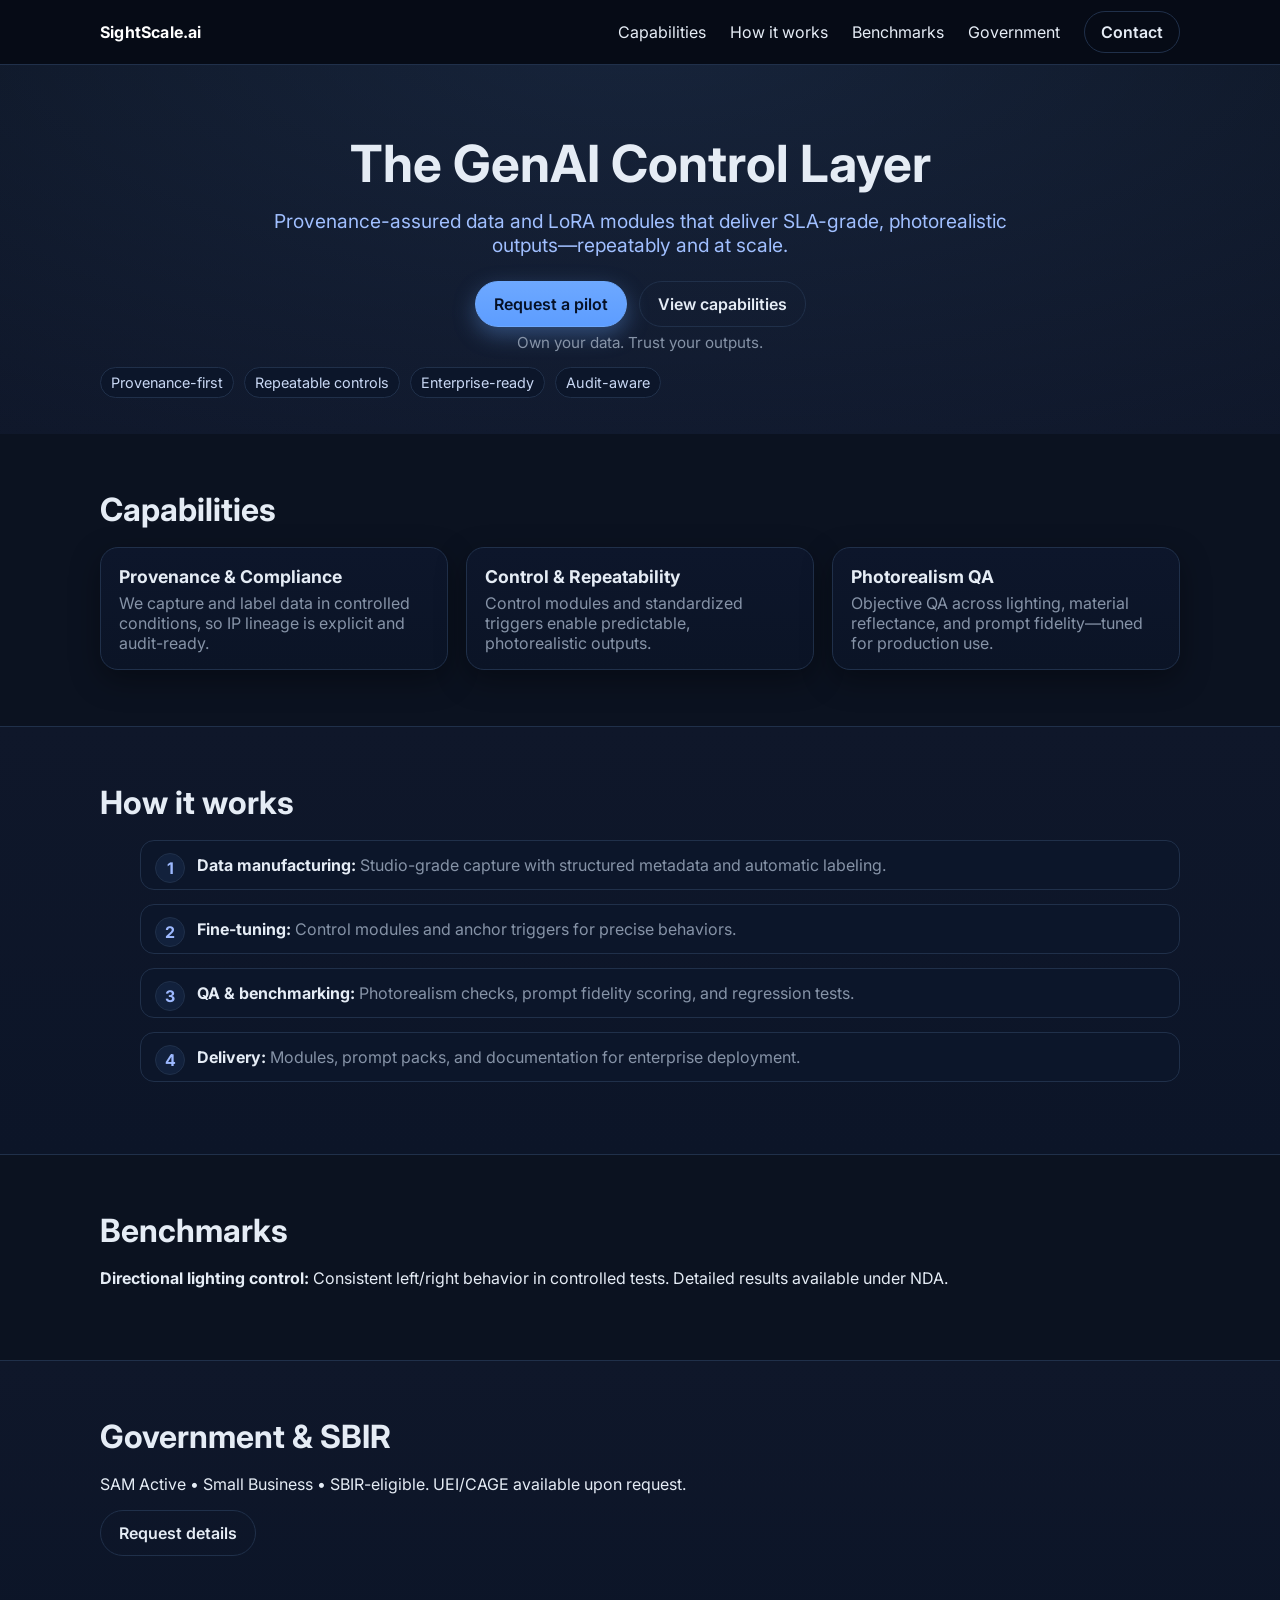
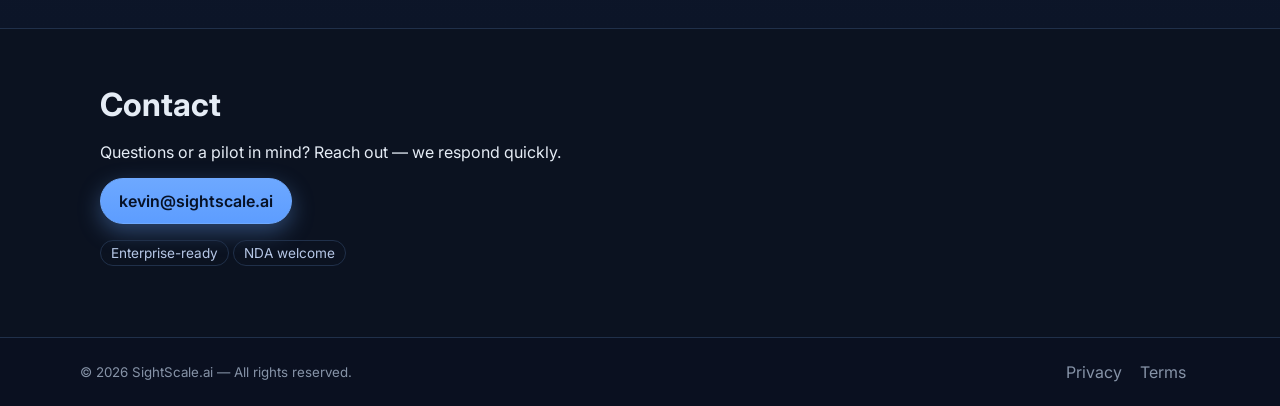
==== commit 60895488: "Add files via upload" ====
--- a/index.html
+++ b/index.html
@@ -134,8 +134,8 @@
         <div class="stat-row" aria-label="trust highlights">
           <span class="stat">Provenance-first</span>
           <span class="stat">Repeatable controls</span>
-          <span class="stat">SLA-backed</span>
-          <span class="stat">Audit-ready</span>
+          <span class="stat">Enterprise-ready</span>
+          <span class="stat">Audit-aware</span>
         </div>
       </div>
     </section>
@@ -151,7 +151,7 @@
           </div>
           <div class="card">
             <h3>Control & Repeatability</h3>
-            <p>Directional-lighting LoRAs and standardized trigger tokens enable deterministic outputs.</p>
+            <p>Control modules and standardized triggers enable predictable, photorealistic outputs.</p>
           </div>
           <div class="card">
             <h3>Photorealism QA</h3>
@@ -167,43 +167,27 @@
         <h2 id="how-title">How it works</h2>
         <ol class="steps">
           <li><strong>Data manufacturing:</strong> Studio-grade capture with structured metadata and automatic labeling.</li>
-          <li><strong>Fine-tuning:</strong> LoRA/LoHa modules and anchor tokens for precise behaviors.</li>
+          <li><strong>Fine-tuning:</strong> Control modules and anchor triggers for precise behaviors.</li>
           <li><strong>QA & benchmarking:</strong> Photorealism checks, prompt fidelity scoring, and regression tests.</li>
-          <li><strong>Delivery:</strong> LoRA modules, prompt packs, and documentation for enterprise deployment.</li>
+          <li><strong>Delivery:</strong> Modules, prompt packs, and documentation for enterprise deployment.</li>
         </ol>
       </div>
     </section>
 
-    <!-- Benchmarks -->
+    <!-- Benchmarks (toned-down, non-enabling) -->
     <section id="benchmarks" class="section" aria-labelledby="benchmarks-title">
       <div class="container">
         <h2 id="benchmarks-title">Benchmarks</h2>
-        <p><strong>Directional lighting control:</strong> ≥90% prompt-to-output consistency for left/right lighting in controlled tests (inanimate objects). Full protocol available under NDA.</p>
-      </div>
-    </section>
-
-    <!-- Government & SBIR -->
+        <p><strong>Directional lighting control:</strong> Consistent left/right behavior in controlled tests. Detailed results available under NDA.</p>
+      </div>
+    </section>
+
+    <!-- Government (STEALTH) -->
     <section id="gov" class="section alt" aria-labelledby="gov-title">
       <div class="container">
         <h2 id="gov-title">Government & SBIR</h2>
-        <div class="grid-3">
-          <div class="card">
-            <h3>Contracting</h3>
-            <p>SAM Active • Small Business • SBIR-eligible<br>
-               UEI: <strong>WVPHEEJVMV36</strong><br>
-               CAGE: <strong>14R92</strong><br>
-               Location: Daly City, CA</p>
-          </div>
-          <div class="card">
-            <h3>Core competencies</h3>
-            <p>Data provenance capture • LoRA/LoHa fine-tuning • Photorealism QA & regression • Documentation & versioning</p>
-          </div>
-          <div class="card">
-            <h3>NAICS & Docs</h3>
-            <p>NAICS: 541511, 541512, 541715<br>
-               <a href="SightScale-Capabilities.pdf">Download 1-page Capabilities Statement (PDF)</a></p>
-          </div>
-        </div>
+        <p>SAM Active • Small Business • SBIR-eligible. UEI/CAGE available upon request.</p>
+        <p><a class="btn" href="mailto:kevin@sightscale.ai?subject=UEI%2FCAGE%20request">Request details</a></p>
       </div>
     </section>
 
@@ -213,7 +197,7 @@
         <h2 id="contact-title">Contact</h2>
         <p>Questions or a pilot in mind? Reach out — we respond quickly.</p>
         <p><a class="btn btn-primary" href="mailto:kevin@sightscale.ai?subject=SightScale%20pilot%20request&body=Hi%20SightScale%2C%0A%0AAgency%2FCompany%3A%0AUse%20case%3A%0ATimeline%3A%0AUEI%2FCAGE%20needed%3A%20Yes%2FNo%0A%0AThanks%2C">kevin@sightscale.ai</a></p>
-        <p class="subtext"><span class="pill">SLA available</span> <span class="pill">NDA welcome</span></p>
+        <p class="subtext"><span class="pill">Enterprise-ready</span> <span class="pill">NDA welcome</span></p>
       </div>
     </section>
   </main>
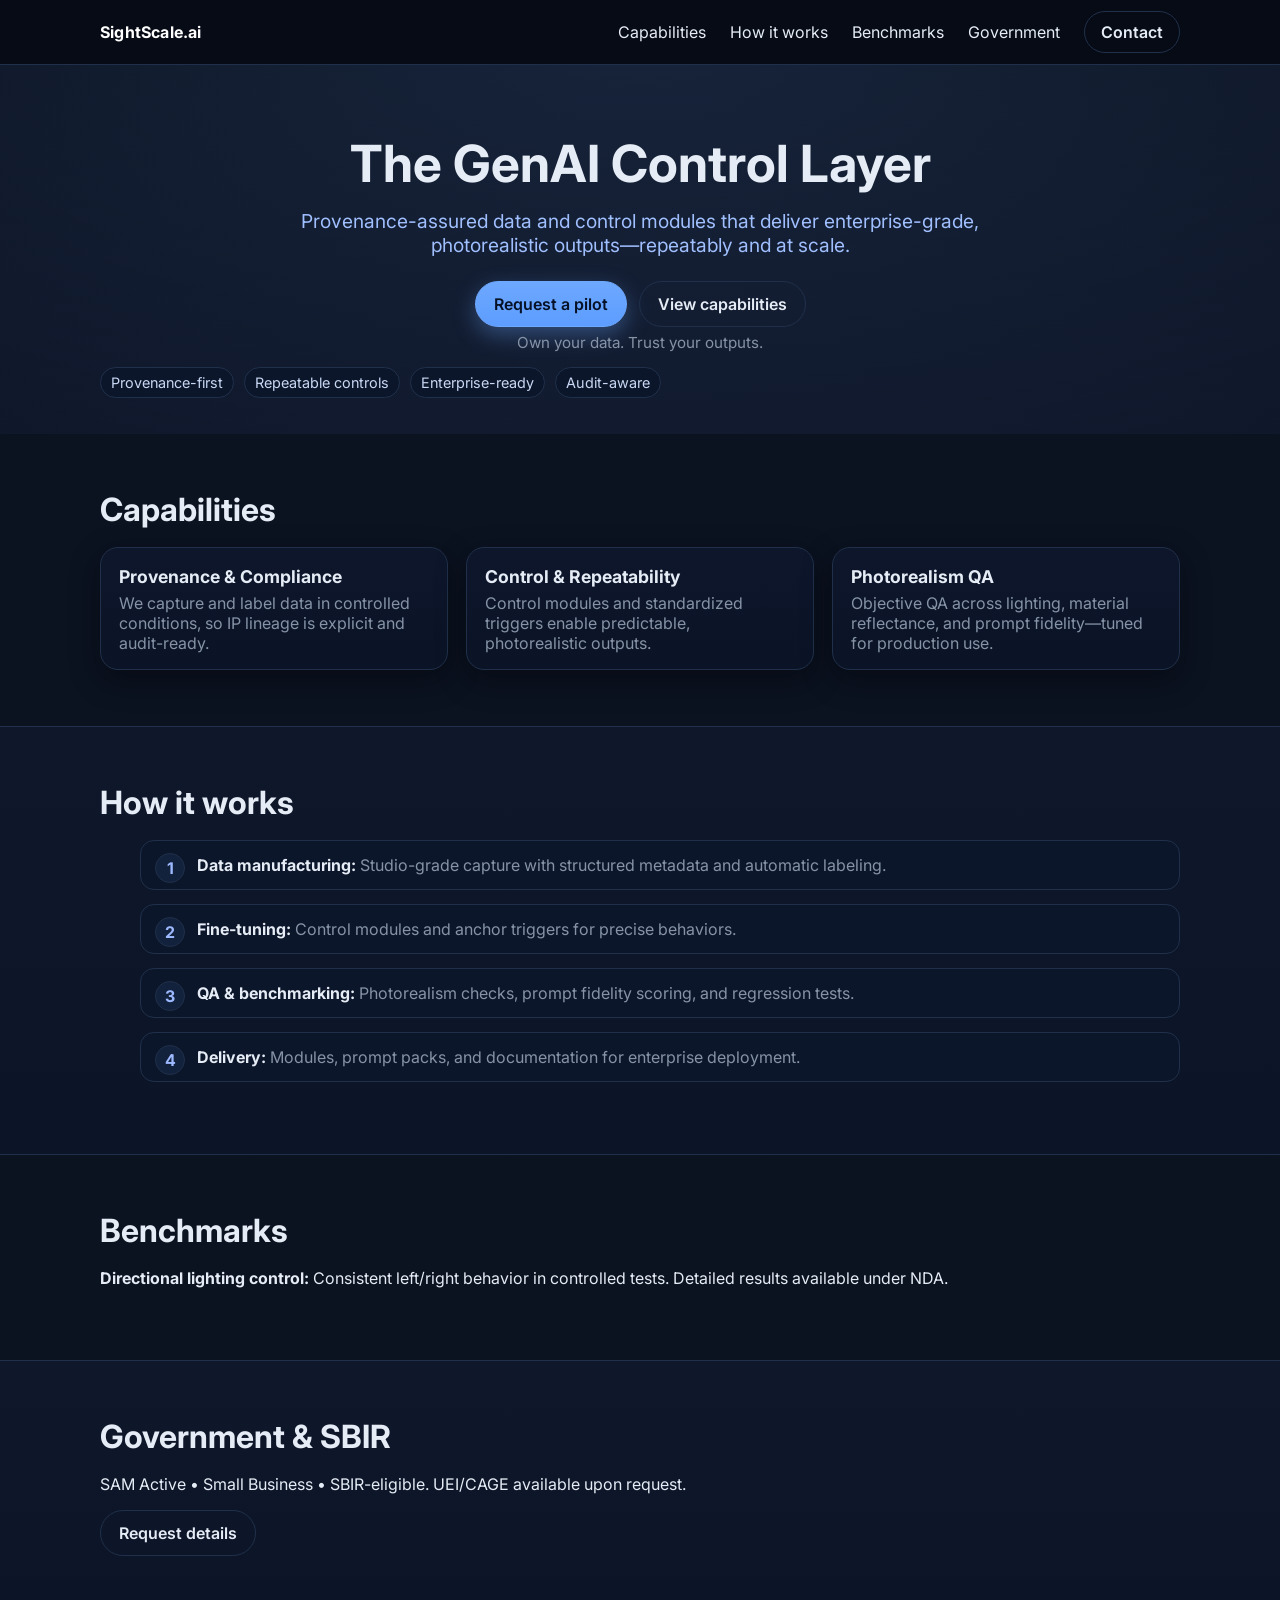
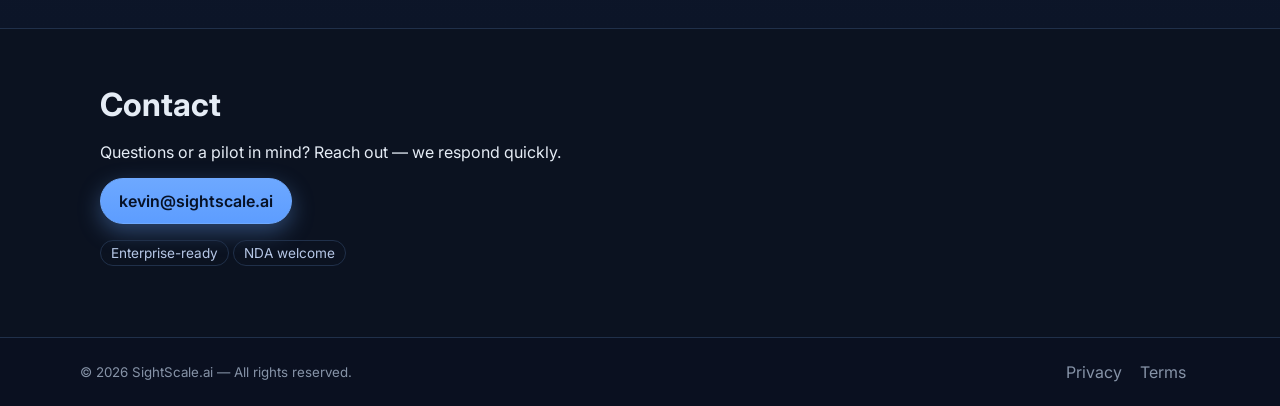
==== commit a4a64dc7: "Add files via upload" ====
--- a/index.html
+++ b/index.html
@@ -5,13 +5,13 @@
   <meta name="viewport" content="width=device-width, initial-scale=1" />
 
   <title>SightScale.ai — The GenAI Control Layer</title>
-  <meta name="description" content="Provenance-assured data and LoRA modules that deliver SLA-grade, photorealistic outputs—repeatably and at scale." />
+  <meta name="description" content="Provenance-assured data and control modules that deliver enterprise-grade, photorealistic outputs—repeatably and at scale." />
   <link rel="canonical" href="https://www.sightscale.ai/">
 
   <!-- Social preview -->
   <meta property="og:site_name" content="SightScale.ai" />
   <meta property="og:title" content="SightScale.ai — The GenAI Control Layer" />
-  <meta property="og:description" content="Provenance-assured data and LoRA modules that deliver SLA-grade, photorealistic outputs—repeatably and at scale." />
+  <meta property="og:description" content="Provenance-assured data and control modules that deliver enterprise-grade, photorealistic outputs—repeatably and at scale." />
   <meta property="og:type" content="website" />
   <meta property="og:url" content="https://www.sightscale.ai/" />
   <meta property="og:image" content="https://www.sightscale.ai/og.jpg" />
@@ -19,7 +19,7 @@
   <meta property="og:image:height" content="630" />
   <meta name="twitter:card" content="summary_large_image" />
   <meta name="twitter:title" content="SightScale.ai — The GenAI Control Layer" />
-  <meta name="twitter:description" content="Provenance-assured data and LoRA modules that deliver SLA-grade, photorealistic outputs—repeatably and at scale." />
+  <meta name="twitter:description" content="Provenance-assured data and control modules that deliver enterprise-grade, photorealistic outputs—repeatably and at scale." />
   <meta name="twitter:image" content="https://www.sightscale.ai/og.jpg" />
   <meta name="theme-color" content="#0b1220" />
 
@@ -125,7 +125,7 @@
     <section class="hero" aria-labelledby="hero-title">
       <div class="container hero-inner">
         <h1 id="hero-title">The GenAI Control Layer</h1>
-        <p class="lead">Provenance-assured data and LoRA modules that deliver SLA-grade, photorealistic outputs—repeatably and at scale.</p>
+        <p class="lead">Provenance-assured data and control modules that deliver enterprise-grade, photorealistic outputs—repeatably and at scale.</p>
         <div class="cta">
           <a class="btn btn-primary" href="mailto:kevin@sightscale.ai?subject=SightScale%20pilot%20request&body=Hi%20SightScale%2C%0A%0AAgency%2FCompany%3A%0AUse%20case%3A%0ATimeline%3A%0AUEI%2FCAGE%20needed%3A%20Yes%2FNo%0A%0AThanks%2C">Request a pilot</a>
           <a class="btn" href="#capabilities">View capabilities</a>
@@ -174,7 +174,7 @@
       </div>
     </section>
 
-    <!-- Benchmarks (toned-down, non-enabling) -->
+    <!-- Benchmarks -->
     <section id="benchmarks" class="section" aria-labelledby="benchmarks-title">
       <div class="container">
         <h2 id="benchmarks-title">Benchmarks</h2>
@@ -182,7 +182,7 @@
       </div>
     </section>
 
-    <!-- Government (STEALTH) -->
+    <!-- Government (Stealth) -->
     <section id="gov" class="section alt" aria-labelledby="gov-title">
       <div class="container">
         <h2 id="gov-title">Government & SBIR</h2>
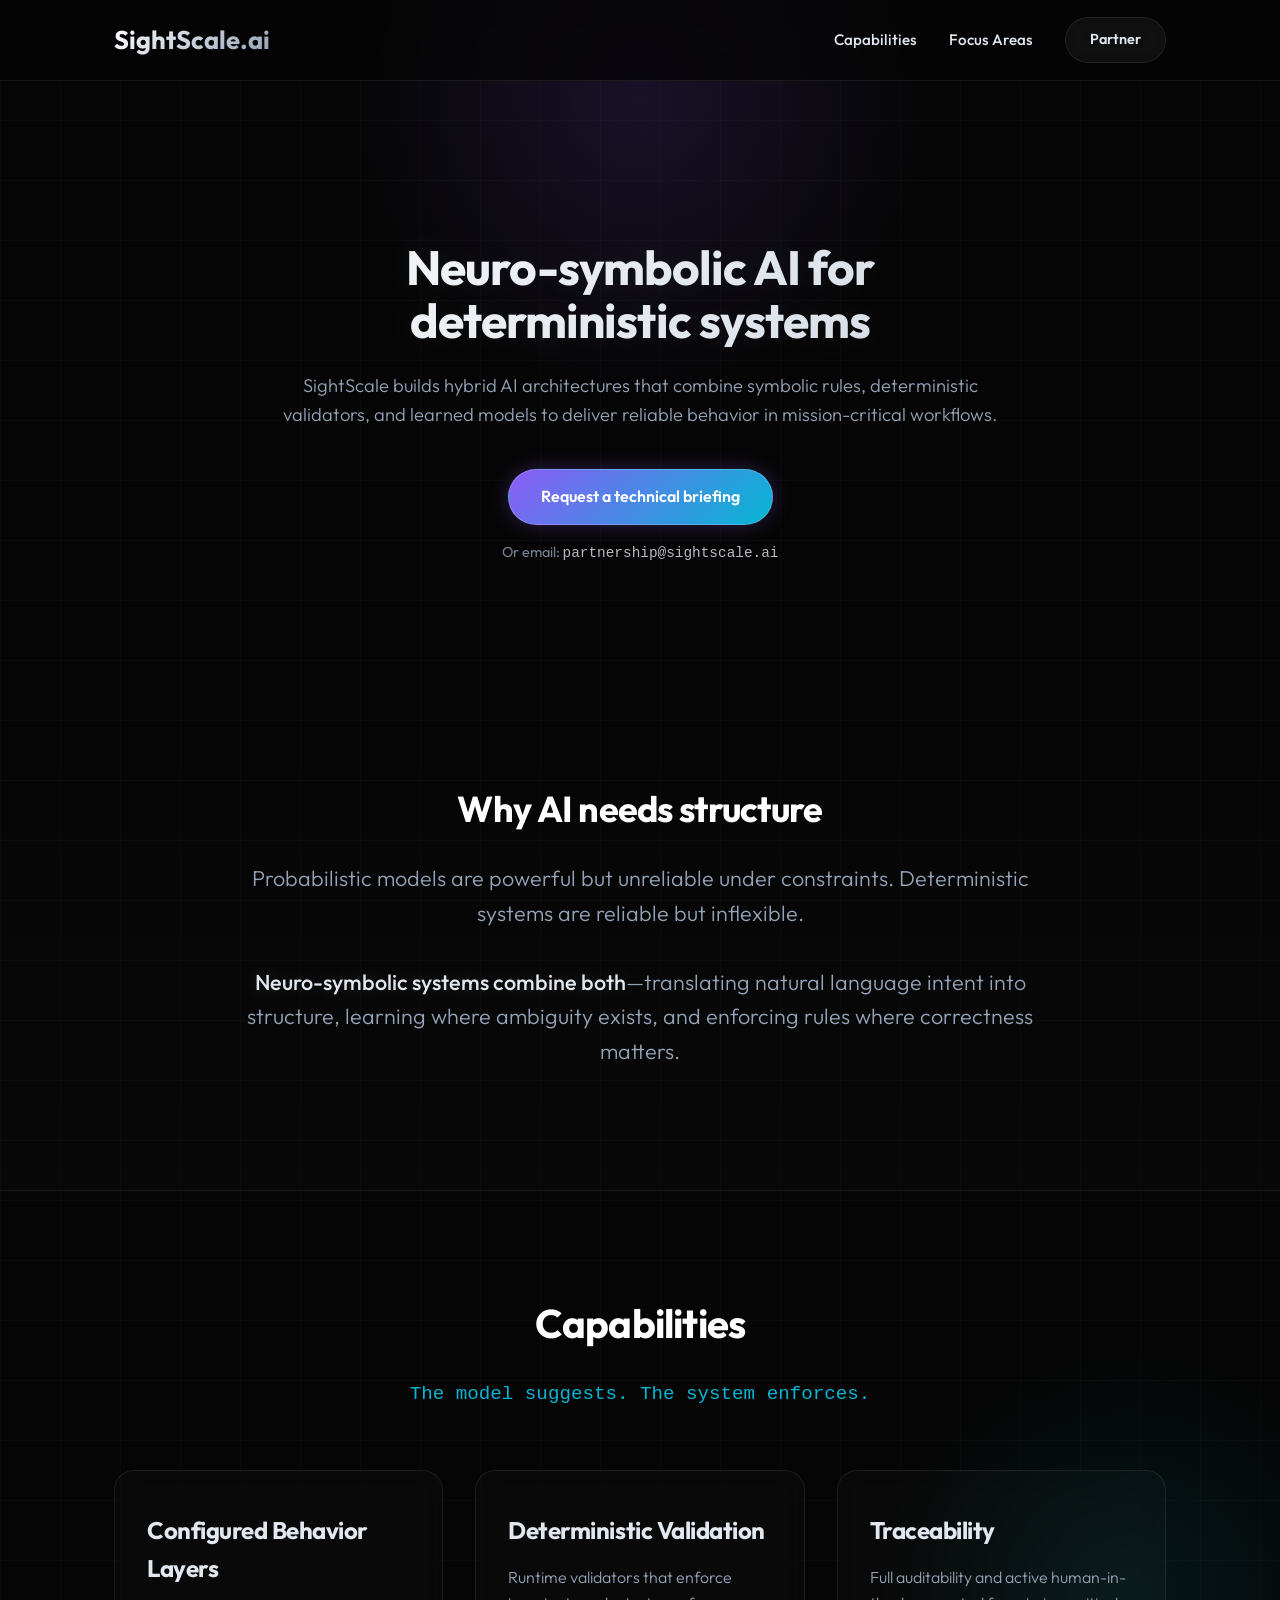
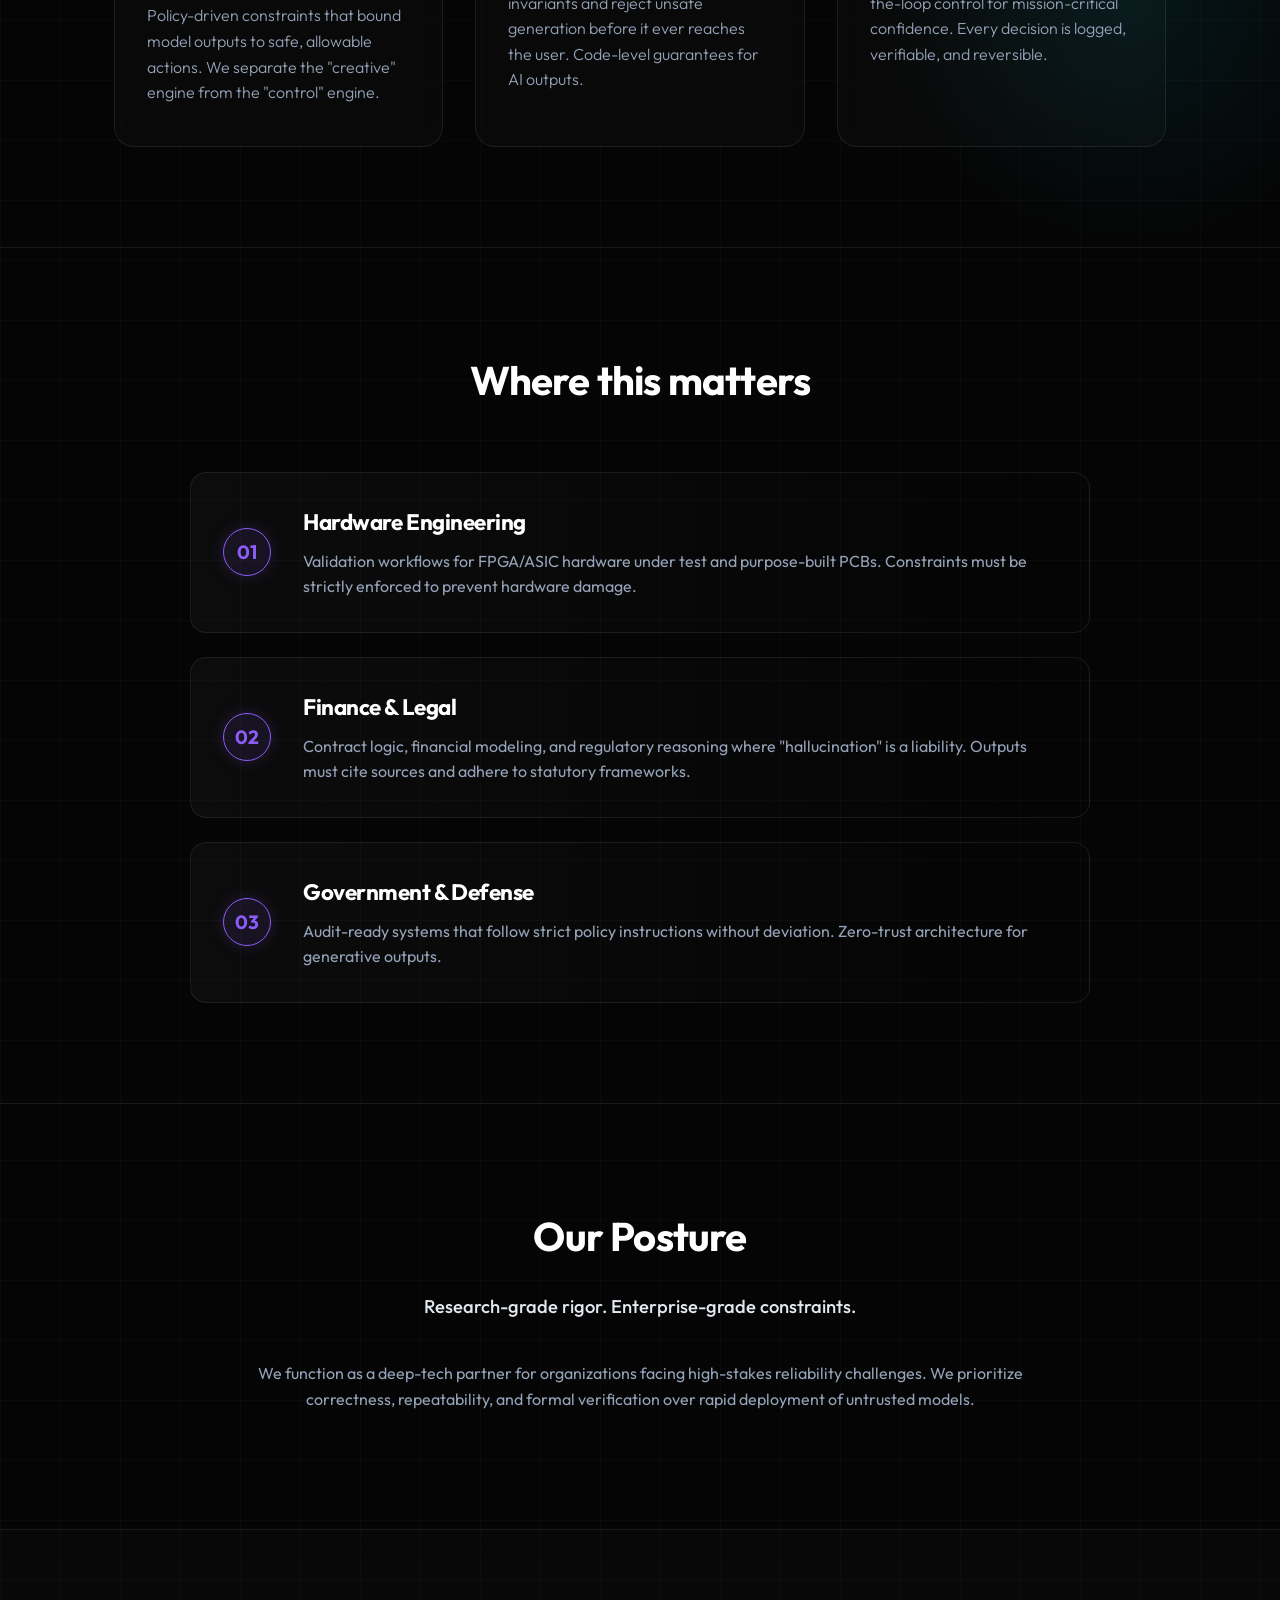
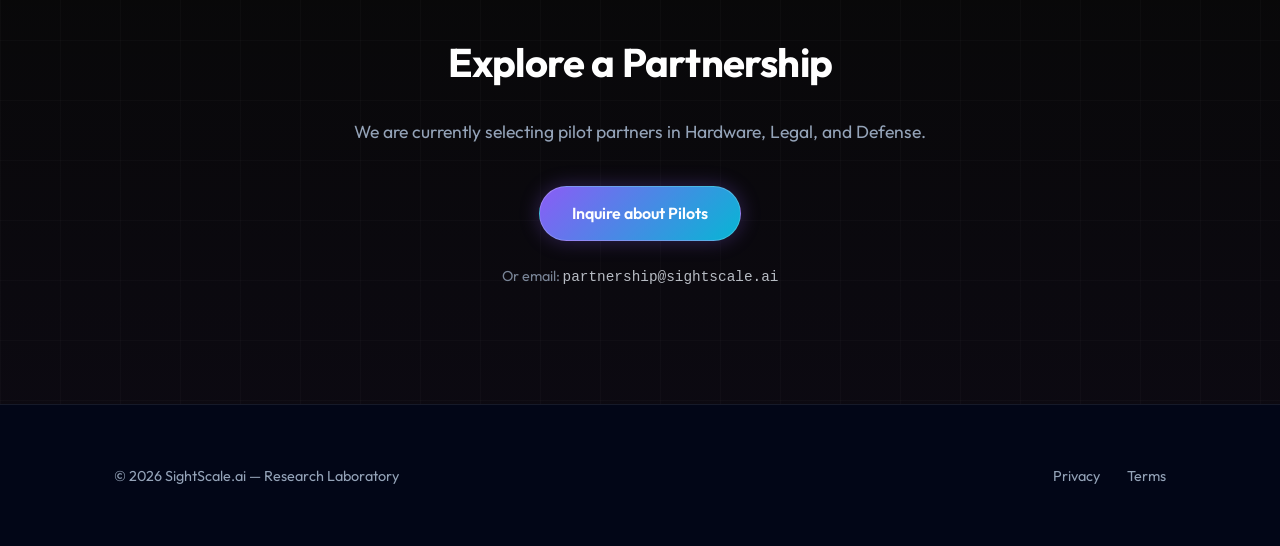
==== commit 11bc8310: "Refine website aesthetics and content: Neuro-symbolic AI pivot" ====
--- a/index.html
+++ b/index.html
@@ -1,94 +1,383 @@
 <!doctype html>
 <html lang="en">
+
 <head>
   <meta charset="utf-8" />
   <meta name="viewport" content="width=device-width, initial-scale=1" />
 
-  <title>SightScale.ai — The GenAI Control Layer</title>
-  <meta name="description" content="Provenance-assured data and control modules that deliver enterprise-grade, photorealistic outputs—repeatably and at scale." />
+  <title>SightScale.ai — Neuro-symbolic AI for Deterministic Systems</title>
+  <meta name="description"
+    content="SightScale builds hybrid AI architectures that combine symbolic rules, deterministic validators, and learned models to deliver reliable behavior in mission-critical workflows." />
   <link rel="canonical" href="https://www.sightscale.ai/">
 
   <!-- Social preview -->
   <meta property="og:site_name" content="SightScale.ai" />
-  <meta property="og:title" content="SightScale.ai — The GenAI Control Layer" />
-  <meta property="og:description" content="Provenance-assured data and control modules that deliver enterprise-grade, photorealistic outputs—repeatably and at scale." />
+  <meta property="og:title" content="SightScale.ai — Neuro-symbolic AI for Deterministic Systems" />
+  <meta property="og:description"
+    content="SightScale builds hybrid AI architectures that combine symbolic rules, deterministic validators, and learned models to deliver reliable behavior in mission-critical workflows." />
   <meta property="og:type" content="website" />
   <meta property="og:url" content="https://www.sightscale.ai/" />
   <meta property="og:image" content="https://www.sightscale.ai/og.jpg" />
-  <meta property="og:image:width" content="1200" />
-  <meta property="og:image:height" content="630" />
   <meta name="twitter:card" content="summary_large_image" />
-  <meta name="twitter:title" content="SightScale.ai — The GenAI Control Layer" />
-  <meta name="twitter:description" content="Provenance-assured data and control modules that deliver enterprise-grade, photorealistic outputs—repeatably and at scale." />
+  <meta name="twitter:title" content="SightScale.ai — Neuro-symbolic AI for Deterministic Systems" />
+  <meta name="twitter:description"
+    content="SightScale builds hybrid AI architectures that combine symbolic rules, deterministic validators, and learned models to deliver reliable behavior in mission-critical workflows." />
   <meta name="twitter:image" content="https://www.sightscale.ai/og.jpg" />
-  <meta name="theme-color" content="#0b1220" />
+  <meta name="theme-color" content="#050505" />
 
   <link rel="icon" href="favicon.ico" sizes="any">
   <link rel="apple-touch-icon" href="apple-touch-icon.png" />
 
-  <!-- Optional: Inter font -->
+  <!-- Font: Outfit (Premium Tech Feel) -->
   <link rel="preconnect" href="https://fonts.googleapis.com">
   <link rel="preconnect" href="https://fonts.gstatic.com" crossorigin>
-  <link href="https://fonts.googleapis.com/css2?family=Inter:wght@400;600;700&display=swap" rel="stylesheet">
-
-  <!-- Styles: self-contained -->
+  <link href="https://fonts.googleapis.com/css2?family=Outfit:wght@300;400;500;600;700&display=swap" rel="stylesheet">
+
   <style>
     :root {
-      --bg: #0b1220;
-      --bg-alt: #0f172a;
-      --card: #111827;
-      --muted: #8693a7;
-      --text: #e5ecf5;
-      --brand: #6da8ff;
-      --brand-2: #a0bfff;
-      --border: #20304a;
-      --ring: rgba(109,168,255,.35);
-      --maxw: 1120px;
-      --radius: 18px;
-      --shadow: 0 10px 30px rgba(0,0,0,.35);
-    }
-    * { box-sizing: border-box }
-    html,body { margin:0; padding:0; background:var(--bg); color:var(--text); font-family: Inter, ui-sans-serif, system-ui, -apple-system, Segoe UI, Roboto, Helvetica, Arial, Apple Color Emoji, Segoe UI Emoji; }
-    a { color: var(--brand) }
-    img { max-width:100%; height:auto }
-    .container { max-width: var(--maxw); margin: 0 auto; padding: 0 20px; }
-    .site-header { position: sticky; top:0; z-index:40; backdrop-filter: blur(8px); background: color-mix(in oklab, var(--bg) 82%, #000); border-bottom: 1px solid var(--border); }
-    .nav { display:flex; align-items:center; justify-content:space-between; height:64px; }
-    .logo a { color:#fff; font-weight:700; text-decoration:none; letter-spacing:.2px }
-    nav a { color: var(--text); text-decoration:none; margin-left:20px }
-    nav a.btn { padding:10px 16px; border:1px solid var(--border); border-radius:999px }
-    .hero { background: radial-gradient(1200px 500px at 50% -10%, rgba(109,168,255,.12), transparent), linear-gradient(to bottom, var(--bg), var(--bg-alt)); padding: 72px 0 36px; }
-    .hero-inner { text-align:center; }
-    h1 { font-size: clamp(2rem, 5vw, 3.2rem); line-height:1.05; margin: 0 0 18px }
-    .lead { color: var(--brand-2); font-size: clamp(1.05rem, 2.2vw, 1.2rem); max-width: 800px; margin: 0 auto 24px }
-    .cta { display:flex; gap:12px; justify-content:center; flex-wrap:wrap; margin-top: 8px; }
-    .btn { display:inline-flex; align-items:center; justify-content:center; gap:8px; padding:12px 18px; font-weight:600; text-decoration:none; border-radius:999px; border:1px solid var(--border); color:var(--text); background:transparent; }
-    .btn-primary { background: linear-gradient(180deg, var(--brand), #5d9dff); color:#061126; border: 1px solid #6ea9ff; box-shadow: 0 8px 22px var(--ring); }
-    .btn:hover { transform: translateY(-1px); transition: .15s ease; }
-    .subtext { color: var(--muted); font-size:.95rem; margin-top:6px }
-    .section { padding: 56px 0 }
-    .alt { background: linear-gradient(to bottom, var(--bg-alt), #0c1528); border-top:1px solid var(--border); border-bottom:1px solid var(--border); }
-    .section h2 { font-size: clamp(1.5rem, 2.5vw, 2rem); margin:0 0 18px }
-    .grid-3 { display:grid; grid-template-columns: repeat(3, 1fr); gap:18px }
-    @media (max-width: 900px){ .grid-3 { grid-template-columns: 1fr; } }
-    .card { background: linear-gradient(180deg, #0d162b, #0b1426); border:1px solid var(--border); border-radius: var(--radius); padding:18px 18px 16px; box-shadow: var(--shadow); }
-    .card h3 { margin:0 0 6px; font-size:1.1rem }
-    .card p { margin:0; color: var(--muted) }
-    .logos { display:grid; grid-template-columns: repeat(6,1fr); gap:16px; opacity:.85 }
-    @media (max-width: 900px){ .logos { grid-template-columns: repeat(3,1fr); } }
-    .logo-tile { height:46px; border:1px dashed var(--border); border-radius:12px; display:flex; align-items:center; justify-content:center; color:#9fb2d3; font-size:.9rem; }
-    ol.steps { counter-reset: s; display:grid; gap:14px; }
-    ol.steps li { list-style:none; background:#0c162a; border:1px solid var(--border); border-radius:14px; padding:14px 14px 14px 56px; position:relative; color:var(--muted);}
-    ol.steps li strong { color: var(--text) }
-    ol.steps li::before{ counter-increment:s; content: counter(s); position:absolute; left:14px; top:12px; width:28px; height:28px; border-radius:50%; display:grid; place-items:center; background:#12213c; border:1px solid var(--border); color:#9db9ff; font-weight:700 }
-    .pill { display:inline-block; padding:4px 10px; border:1px solid var(--border); border-radius:999px; font-size:.85rem; color:#b6c7e6; }
-    .stat-row{ display:flex; gap:10px; flex-wrap:wrap; margin-top:12px }
-    .stat{ background:#0c162a; border:1px solid var(--border); border-radius:999px; padding:6px 10px; font-size:.9rem; color:#c8d7f3 }
-    .site-footer { border-top:1px solid var(--border); background:#0a1020; }
-    .foot-inner { padding:24px 0; display:flex; flex-wrap:wrap; align-items:center; justify-content:space-between; gap:12px; color:#8693a7 }
-    .links a { margin-right:14px; color:#8693a7; text-decoration:none }
-    .skip { position:absolute; left:-9999px; top:auto; width:1px; height:1px; overflow:hidden }
-    .skip:focus { position:static; width:auto; height:auto; padding:8px 10px; background:#fff; color:#000; border-radius:6px }
+      /* Palette: Deep Neural Space */
+      --bg: #050505;
+      --bg-glass: rgba(5, 5, 5, 0.8);
+      --text: #e2e8f0;
+      --text-muted: #94a3b8;
+
+      /* Brand Colors: Cyan & Violet (Neuro-symbolic) */
+      --primary: #8b5cf6;
+      /* Violet */
+      --primary-glow: rgba(139, 92, 246, 0.5);
+      --secondary: #06b6d4;
+      /* Cyan */
+      --secondary-glow: rgba(6, 182, 212, 0.5);
+
+      /* UI Tokens */
+      --border: rgba(255, 255, 255, 0.08);
+      --border-hover: rgba(255, 255, 255, 0.2);
+      --card-bg: rgba(255, 255, 255, 0.02);
+      --card-hover: rgba(255, 255, 255, 0.04);
+      --radius: 20px;
+    }
+
+    * {
+      box-sizing: border-box;
+      scroll-behavior: smooth;
+    }
+
+    body {
+      margin: 0;
+      padding: 0;
+      background-color: var(--bg);
+      background-image:
+        linear-gradient(rgba(255, 255, 255, 0.02) 1px, transparent 1px),
+        linear-gradient(90deg, rgba(255, 255, 255, 0.02) 1px, transparent 1px);
+      background-size: 60px 60px;
+      /* Technical Grid */
+      color: var(--text);
+      font-family: 'Outfit', sans-serif;
+      line-height: 1.6;
+      overflow-x: hidden;
+      -webkit-font-smoothing: antialiased;
+    }
+
+    /* Gradients & Glows */
+    .glow-spot {
+      position: absolute;
+      width: 600px;
+      height: 600px;
+      background: radial-gradient(circle, rgba(139, 92, 246, 0.15) 0%, transparent 70%);
+      top: -200px;
+      left: 50%;
+      transform: translateX(-50%);
+      z-index: -1;
+      pointer-events: none;
+    }
+
+    .glow-spot-2 {
+      position: absolute;
+      width: 500px;
+      height: 500px;
+      background: radial-gradient(circle, rgba(6, 182, 212, 0.1) 0%, transparent 70%);
+      bottom: 0;
+      right: -100px;
+      z-index: -1;
+      pointer-events: none;
+    }
+
+    /* Typography */
+    h1,
+    h2,
+    h3 {
+      color: #fff;
+      margin-top: 0;
+      letter-spacing: -0.02em;
+    }
+
+    h1 {
+      font-size: clamp(2rem, 4vw, 3rem);
+      line-height: 1.1;
+      margin-bottom: 24px;
+      background: linear-gradient(135deg, #fff 0%, #cbd5e1 100%);
+      -webkit-background-clip: text;
+      background-clip: text;
+      -webkit-text-fill-color: transparent;
+      text-shadow: 0 0 40px rgba(255, 255, 255, 0.1);
+    }
+
+    h2 {
+      font-size: 2.5rem;
+      margin-bottom: 24px;
+    }
+
+    a {
+      color: var(--text);
+      text-decoration: none;
+      transition: 0.3s ease;
+    }
+
+    a:hover {
+      color: var(--secondary);
+    }
+
+    /* Layout */
+    .container {
+      max-width: 1100px;
+      margin: 0 auto;
+      padding: 0 24px;
+      position: relative;
+    }
+
+    .section {
+      padding: 100px 0;
+      position: relative;
+      border-bottom: 1px solid var(--border);
+    }
+
+    .section:last-child {
+      border-bottom: none;
+    }
+
+    /* Header */
+    .site-header {
+      position: sticky;
+      top: 0;
+      z-index: 100;
+      backdrop-filter: blur(16px);
+      -webkit-backdrop-filter: blur(16px);
+      background: rgba(5, 5, 5, 0.7);
+      border-bottom: 1px solid var(--border);
+    }
+
+    .nav {
+      display: flex;
+      align-items: center;
+      justify-content: space-between;
+      height: 80px;
+    }
+
+    .logo img {
+      height: 48px;
+    }
+
+    .logo-text {
+      font-weight: 700;
+      font-size: 1.6rem;
+      background: linear-gradient(135deg, #fff, #94a3b8);
+      -webkit-background-clip: text;
+      background-clip: text;
+      -webkit-text-fill-color: transparent;
+    }
+
+    .nav-links {
+      display: flex;
+      gap: 32px;
+      align-items: center;
+      font-weight: 500;
+      font-size: 0.95rem;
+    }
+
+    @media (max-width: 768px) {
+      .nav-links {
+        display: none;
+      }
+    }
+
+    /* Buttons */
+    .btn {
+      display: inline-flex;
+      align-items: center;
+      justify-content: center;
+      padding: 14px 32px;
+      font-weight: 600;
+      border-radius: 99px;
+      font-size: 1rem;
+      transition: all 0.3s ease;
+      cursor: pointer;
+    }
+
+    .btn-primary {
+      background: linear-gradient(135deg, var(--primary), var(--secondary));
+      color: #fff;
+      box-shadow: 0 0 20px rgba(139, 92, 246, 0.3);
+      border: 1px solid rgba(255, 255, 255, 0.2);
+    }
+
+    .btn-primary:hover {
+      transform: translateY(-2px);
+      box-shadow: 0 0 40px rgba(139, 92, 246, 0.5);
+      filter: brightness(1.1);
+    }
+
+    .btn-secondary {
+      background: rgba(255, 255, 255, 0.05);
+      border: 1px solid var(--border);
+      backdrop-filter: blur(10px);
+    }
+
+    .btn-secondary:hover {
+      background: rgba(255, 255, 255, 0.1);
+      border-color: var(--text);
+    }
+
+    /* Hero Section */
+    .hero {
+      padding: 160px 0 100px;
+      text-align: center;
+      position: relative;
+      overflow: hidden;
+    }
+
+    .lead {
+      font-size: clamp(1rem, 2vw, 1.15rem);
+      color: var(--text-muted);
+      max-width: 750px;
+      margin: 0 auto 40px;
+      font-weight: 300;
+    }
+
+    .subtext {
+      font-family: 'Courier New', monospace;
+      /* Monospace for the "Code" feel */
+      color: var(--secondary);
+      font-size: 0.9rem;
+      opacity: 0.8;
+      letter-spacing: 0.05em;
+    }
+
+    /* Cards */
+    .grid-3 {
+      display: grid;
+      grid-template-columns: repeat(auto-fit, minmax(320px, 1fr));
+      gap: 32px;
+      margin-top: 60px;
+    }
+
+    .card {
+      background: var(--card-bg);
+      border: 1px solid var(--border);
+      border-radius: var(--radius);
+      padding: 40px 32px;
+      transition: 0.4s ease;
+      backdrop-filter: blur(12px);
+      -webkit-backdrop-filter: blur(12px);
+      position: relative;
+      overflow: hidden;
+    }
+
+    .card::before {
+      content: '';
+      position: absolute;
+      top: 0;
+      left: 0;
+      width: 100%;
+      height: 100%;
+      background: radial-gradient(800px circle at var(--mouse-x) var(--mouse-y), rgba(255, 255, 255, 0.06), transparent 40%);
+      opacity: 0;
+      transition: opacity 0.5s;
+      pointer-events: none;
+    }
+
+    .card:hover::before {
+      opacity: 1;
+    }
+
+    .card:hover {
+      border-color: var(--secondary);
+      box-shadow: 0 0 30px rgba(6, 182, 212, 0.1);
+      transform: translateY(-5px);
+    }
+
+    .card h3 {
+      font-size: 1.5rem;
+      color: var(--text);
+      margin-bottom: 16px;
+    }
+
+    .card p {
+      color: var(--text-muted);
+      margin: 0;
+      font-weight: 300;
+    }
+
+    /* List Items (Use Cases) */
+    .step-list {
+      display: grid;
+      gap: 24px;
+      max-width: 900px;
+      margin: 0 auto;
+    }
+
+    .step-item {
+      display: flex;
+      gap: 32px;
+      background: linear-gradient(90deg, rgba(255, 255, 255, 0.03) 0%, transparent 100%);
+      padding: 32px;
+      border: 1px solid var(--border);
+      border-radius: 16px;
+      align-items: center;
+      transition: 0.3s;
+    }
+
+    .step-item:hover {
+      border-color: var(--primary);
+      background: linear-gradient(90deg, rgba(139, 92, 246, 0.05) 0%, transparent 100%);
+    }
+
+    .step-num {
+      flex-shrink: 0;
+      width: 48px;
+      height: 48px;
+      border-radius: 50%;
+      display: grid;
+      place-items: center;
+      font-weight: 700;
+      font-size: 1.2rem;
+      background: rgba(139, 92, 246, 0.1);
+      color: var(--primary);
+      border: 1px solid var(--primary);
+      box-shadow: 0 0 15px rgba(139, 92, 246, 0.2);
+    }
+
+    /* Footer */
+    footer {
+      padding: 60px 0;
+      background: #020617;
+      border-top: 1px solid var(--border);
+    }
+
+    .foot-content {
+      display: flex;
+      justify-content: space-between;
+      color: var(--text-muted);
+      font-size: 0.9rem;
+    }
+
+    .foot-links a {
+      color: var(--text-muted);
+      margin-left: 24px;
+    }
+
+    .foot-links a:hover {
+      color: #fff;
+    }
   </style>
 
   <!-- Structured data -->
@@ -103,118 +392,179 @@
   }
   </script>
 </head>
+
 <body>
-  <a class="skip" href="#main">Skip to content</a>
-
-  <!-- Header -->
-  <header class="site-header" role="banner">
+  <header class="site-header">
     <div class="container nav">
-      <div class="logo"><a href="/" aria-label="SightScale.ai home">SightScale.ai</a></div>
-      <nav aria-label="Primary">
+      <!-- Trying to use logo image if available, else text -->
+      <a href="/" class="logo">
+        <span class="logo-text">SightScale.ai</span>
+      </a>
+      <nav class="nav-links">
         <a href="#capabilities">Capabilities</a>
-        <a href="#how">How it works</a>
-        <a href="#benchmarks">Benchmarks</a>
-        <a href="#gov">Government</a>
-        <a class="btn" href="#contact">Contact</a>
+        <a href="#use-cases">Focus Areas</a>
+        <a href="#contact" class="btn btn-secondary"
+          style="padding: 10px 24px; font-size:0.9rem; border-radius:50px;">Partner</a>
       </nav>
     </div>
   </header>
 
-  <main id="main">
-    <!-- Hero -->
-    <section class="hero" aria-labelledby="hero-title">
-      <div class="container hero-inner">
-        <h1 id="hero-title">The GenAI Control Layer</h1>
-        <p class="lead">Provenance-assured data and control modules that deliver enterprise-grade, photorealistic outputs—repeatably and at scale.</p>
-        <div class="cta">
-          <a class="btn btn-primary" href="mailto:kevin@sightscale.ai?subject=SightScale%20pilot%20request&body=Hi%20SightScale%2C%0A%0AAgency%2FCompany%3A%0AUse%20case%3A%0ATimeline%3A%0AUEI%2FCAGE%20needed%3A%20Yes%2FNo%0A%0AThanks%2C">Request a pilot</a>
-          <a class="btn" href="#capabilities">View capabilities</a>
+  <main>
+    <div class="glow-spot"></div>
+
+    <!-- Hero Section -->
+    <section class="hero">
+      <div class="container">
+        <h1>Neuro-symbolic AI for<br>deterministic systems</h1>
+        <p class="lead">
+          SightScale builds hybrid AI architectures that combine symbolic rules, deterministic validators, and learned
+          models to deliver reliable behavior in mission-critical workflows.
+        </p>
+        <div style="display:flex; gap:16px; justify-content:center; margin-top:40px;">
+          <a class="btn btn-primary"
+            href="mailto:partnership@sightscale.ai?subject=Technical%20Briefing%20Request">Request a
+            technical briefing</a>
         </div>
-        <p class="subtext">Own your data. Trust your outputs.</p>
-        <div class="stat-row" aria-label="trust highlights">
-          <span class="stat">Provenance-first</span>
-          <span class="stat">Repeatable controls</span>
-          <span class="stat">Enterprise-ready</span>
-          <span class="stat">Audit-aware</span>
+        <p style="margin-top:16px; font-size:0.9rem; color:var(--text-muted); opacity: 0.8;">
+          Or email: <span style="color:var(--text); font-family:monospace;">partnership@sightscale.ai</span>
+        </p>
+
+      </div>
+    </section>
+
+    <!-- Thesis Section -->
+    <section class="section" style="background: linear-gradient(180deg, transparent, rgba(255,255,255,0.01));">
+      <div class="container" style="text-align:center; max-width:850px;">
+        <h2 style="font-size: 2.25rem;">Why AI needs structure</h2>
+        <p style="font-size: 1.35rem; color: var(--text-muted); font-weight: 300;">
+          Probabilistic models are powerful but unreliable under constraints. Deterministic systems are reliable but
+          inflexible.
+          <br><br>
+          <span style="color:var(--text); font-weight:500; text-shadow:0 0 20px rgba(255,255,255,0.2);">Neuro-symbolic
+            systems combine both</span>—translating natural language intent into structure, learning where ambiguity
+          exists,
+          and enforcing rules where correctness matters.
+        </p>
+      </div>
+    </section>
+
+    <!-- Capabilities Section -->
+    <section id="capabilities" class="section">
+      <div class="container">
+        <div style="text-align:center; margin-bottom: 60px;">
+          <h2>Capabilities</h2>
+          <p style="color:var(--secondary); font-family: monospace; font-size: 1.2rem;">The model suggests. The system
+            enforces.</p>
         </div>
-      </div>
-    </section>
-
-    <!-- Capabilities -->
-    <section id="capabilities" class="section" aria-labelledby="capabilities-title">
-      <div class="container">
-        <h2 id="capabilities-title">Capabilities</h2>
+
         <div class="grid-3">
           <div class="card">
-            <h3>Provenance & Compliance</h3>
-            <p>We capture and label data in controlled conditions, so IP lineage is explicit and audit-ready.</p>
+            <h3>Configured Behavior Layers</h3>
+            <p>Policy-driven constraints that bound model outputs to safe, allowable actions. We separate the "creative"
+              engine from the "control" engine.</p>
           </div>
           <div class="card">
-            <h3>Control & Repeatability</h3>
-            <p>Control modules and standardized triggers enable predictable, photorealistic outputs.</p>
+            <h3>Deterministic Validation</h3>
+            <p>Runtime validators that enforce invariants and reject unsafe generation before it ever reaches the user.
+              Code-level guarantees for AI outputs.</p>
           </div>
           <div class="card">
-            <h3>Photorealism QA</h3>
-            <p>Objective QA across lighting, material reflectance, and prompt fidelity—tuned for production use.</p>
+            <h3>Traceability</h3>
+            <p>Full auditability and active human-in-the-loop control for mission-critical confidence. Every decision is
+              logged, verifiable, and reversible.</p>
           </div>
         </div>
       </div>
+      <div class="glow-spot-2"></div>
     </section>
 
-    <!-- How it works -->
-    <section id="how" class="section alt" aria-labelledby="how-title">
+    <!-- Use Cases Section -->
+    <section id="use-cases" class="section">
       <div class="container">
-        <h2 id="how-title">How it works</h2>
-        <ol class="steps">
-          <li><strong>Data manufacturing:</strong> Studio-grade capture with structured metadata and automatic labeling.</li>
-          <li><strong>Fine-tuning:</strong> Control modules and anchor triggers for precise behaviors.</li>
-          <li><strong>QA & benchmarking:</strong> Photorealism checks, prompt fidelity scoring, and regression tests.</li>
-          <li><strong>Delivery:</strong> Modules, prompt packs, and documentation for enterprise deployment.</li>
-        </ol>
+        <h2 style="text-align:center; margin-bottom: 60px;">Where this matters</h2>
+        <div class="step-list">
+          <div class="step-item">
+            <div class="step-num">01</div>
+            <div>
+              <h3 style="margin:0 0 8px; font-size:1.4rem;">Hardware Engineering</h3>
+              <p style="margin:0; color:var(--text-muted);">Validation workflows for FPGA/ASIC hardware under test and
+                purpose-built PCBs. Constraints must be strictly enforced to prevent hardware damage.</p>
+            </div>
+          </div>
+          <div class="step-item">
+            <div class="step-num">02</div>
+            <div>
+              <h3 style="margin:0 0 8px; font-size:1.4rem;">Finance & Legal</h3>
+              <p style="margin:0; color:var(--text-muted);">Contract logic, financial modeling, and regulatory reasoning
+                where
+                "hallucination" is a liability. Outputs must cite sources and adhere to statutory frameworks.</p>
+            </div>
+          </div>
+          <div class="step-item">
+            <div class="step-num">03</div>
+            <div>
+              <h3 style="margin:0 0 8px; font-size:1.4rem;">Government & Defense</h3>
+              <p style="margin:0; color:var(--text-muted);">Audit-ready systems that follow strict policy instructions
+                without deviation. Zero-trust architecture for generative outputs.</p>
+            </div>
+          </div>
+        </div>
       </div>
     </section>
 
-    <!-- Benchmarks -->
-    <section id="benchmarks" class="section" aria-labelledby="benchmarks-title">
+    <!-- Posture Section -->
+    <section class="section">
+      <div class="container" style="text-align:center; max-width:850px;">
+        <h2>Our Posture</h2>
+        <p class="lead" style="color:var(--text); font-weight: 500;">Research-grade rigor. Enterprise-grade constraints.
+        </p>
+        <p style="color:var(--text-muted);">We function as a deep-tech partner for organizations facing high-stakes
+          reliability challenges. We prioritize correctness, repeatability, and formal verification over rapid
+          deployment of untrusted models.</p>
+      </div>
+    </section>
+
+    <!-- Contact Section -->
+    <section id="contact" class="section"
+      style="text-align:center; background: linear-gradient(180deg, rgba(255,255,255,0.01), rgba(139, 92, 246, 0.05));">
       <div class="container">
-        <h2 id="benchmarks-title">Benchmarks</h2>
-        <p><strong>Directional lighting control:</strong> Consistent left/right behavior in controlled tests. Detailed results available under NDA.</p>
-      </div>
-    </section>
-
-    <!-- Government (Stealth) -->
-    <section id="gov" class="section alt" aria-labelledby="gov-title">
-      <div class="container">
-        <h2 id="gov-title">Government & SBIR</h2>
-        <p>SAM Active • Small Business • SBIR-eligible. UEI/CAGE available upon request.</p>
-        <p><a class="btn" href="mailto:kevin@sightscale.ai?subject=UEI%2FCAGE%20request">Request details</a></p>
-      </div>
-    </section>
-
-    <!-- Contact -->
-    <section id="contact" class="section" aria-labelledby="contact-title">
-      <div class="container">
-        <h2 id="contact-title">Contact</h2>
-        <p>Questions or a pilot in mind? Reach out — we respond quickly.</p>
-        <p><a class="btn btn-primary" href="mailto:kevin@sightscale.ai?subject=SightScale%20pilot%20request&body=Hi%20SightScale%2C%0A%0AAgency%2FCompany%3A%0AUse%20case%3A%0ATimeline%3A%0AUEI%2FCAGE%20needed%3A%20Yes%2FNo%0A%0AThanks%2C">kevin@sightscale.ai</a></p>
-        <p class="subtext"><span class="pill">Enterprise-ready</span> <span class="pill">NDA welcome</span></p>
+        <h2 style="margin-bottom: 24px;">Explore a Partnership</h2>
+        <p style="color:var(--text-muted); margin-bottom:40px; font-size:1.1rem;">
+          We are currently selecting pilot partners in Hardware, Legal, and Defense.
+        </p>
+        <a class="btn btn-primary" href="mailto:partnership@sightscale.ai?subject=Pilot%20Inquiry">Inquire about
+          Pilots</a>
+        <p style="margin-top:24px; font-size:0.9rem; color:var(--text-muted); opacity: 0.8;">
+          Or email: <span style="color:var(--text); font-family:monospace;">partnership@sightscale.ai</span>
+        </p>
       </div>
     </section>
   </main>
 
-  <!-- Footer -->
-  <footer class="site-footer" role="contentinfo">
-    <div class="container foot-inner">
-      <small>© <span id="y"></span> SightScale.ai — All rights reserved.</small>
-      <div class="links">
-        <a href="privacy.html">Privacy</a>
-        <a href="terms.html">Terms</a>
+  <footer>
+    <div class="container foot-content">
+      <span>© <span id="year"></span> SightScale.ai — Research Laboratory</span>
+      <div class="foot-links">
+        <a href="#">Privacy</a>
+        <a href="#">Terms</a>
       </div>
     </div>
   </footer>
 
   <script>
-    document.getElementById('y').textContent = new Date().getFullYear();
+    document.getElementById('year').textContent = new Date().getFullYear();
+
+    // Add simple mouse tracking for card glow effect (optional polish)
+    document.addEventListener('mousemove', e => {
+      document.querySelectorAll('.card').forEach(card => {
+        const rect = card.getBoundingClientRect();
+        const x = e.clientX - rect.left;
+        const y = e.clientY - rect.top;
+        card.style.setProperty('--mouse-x', `${x}px`);
+        card.style.setProperty('--mouse-y', `${y}px`);
+      });
+    });
   </script>
 </body>
-</html>
+
+</html>
